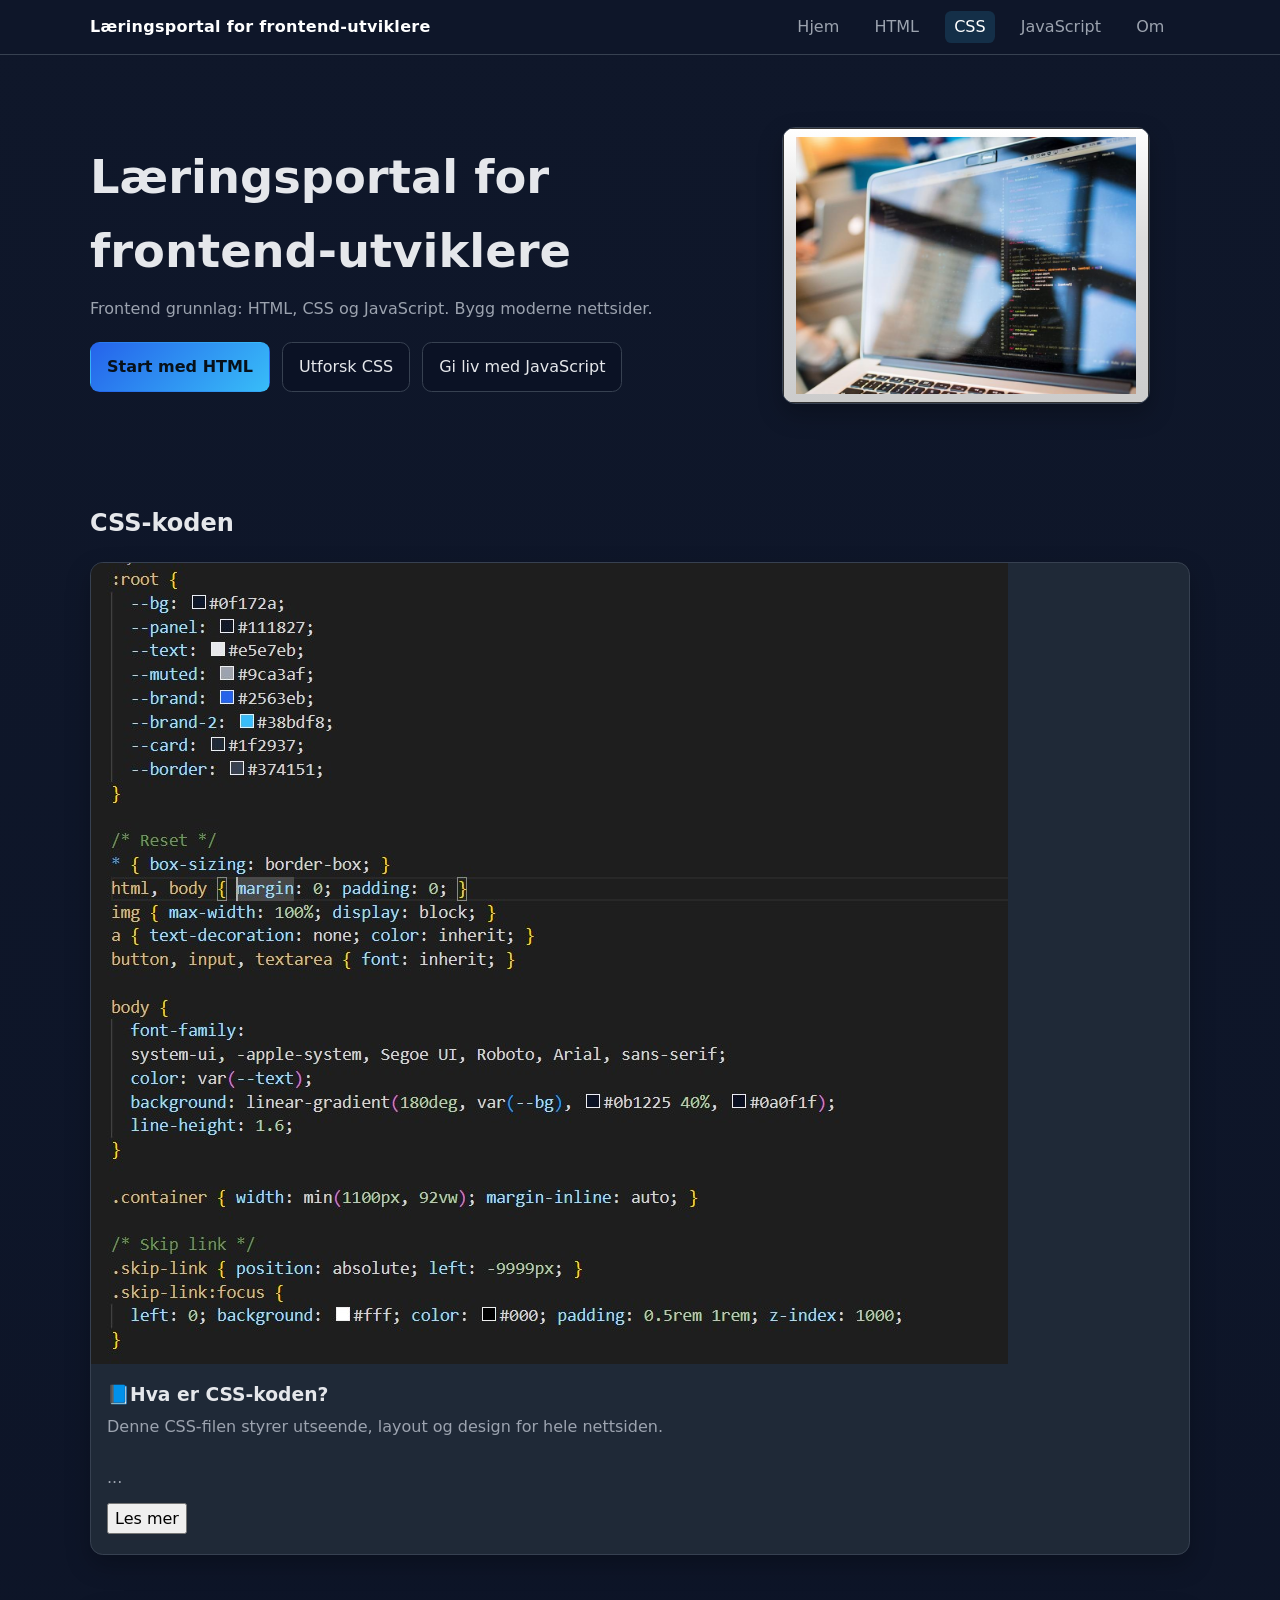
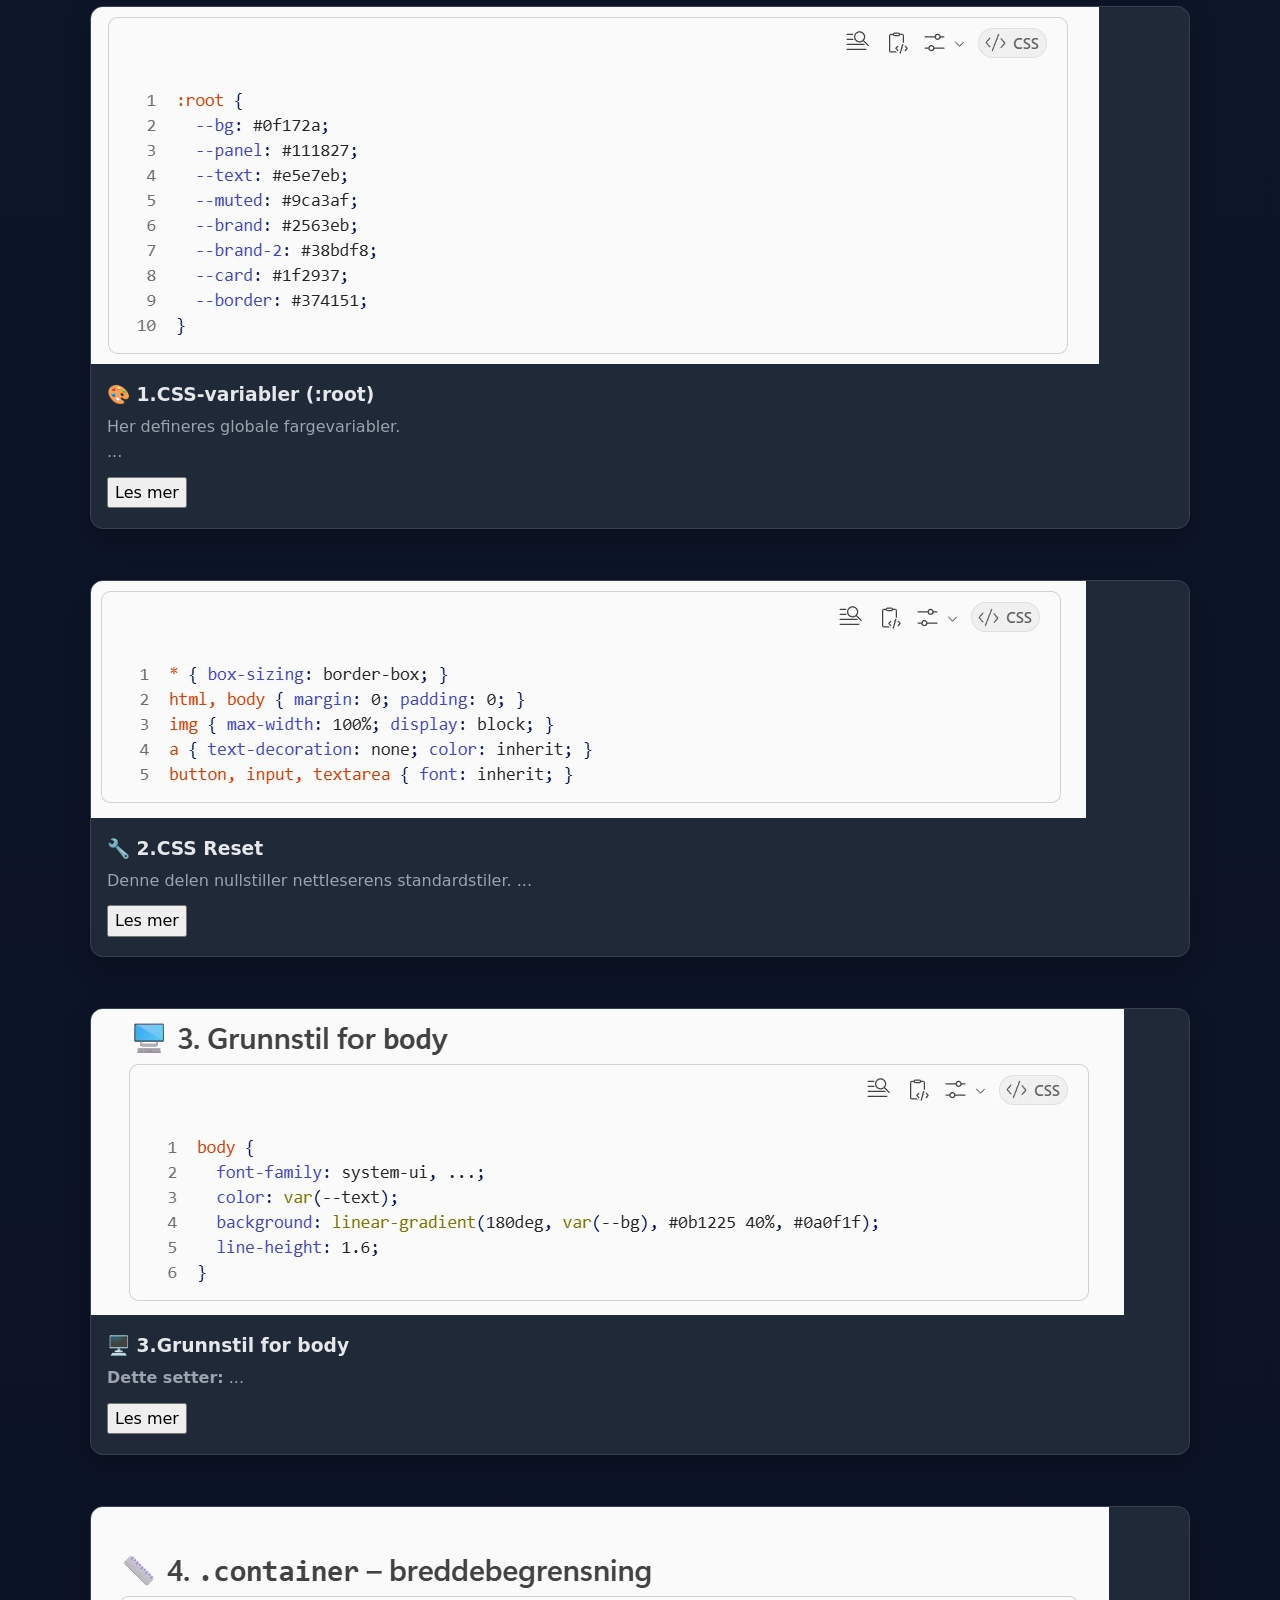
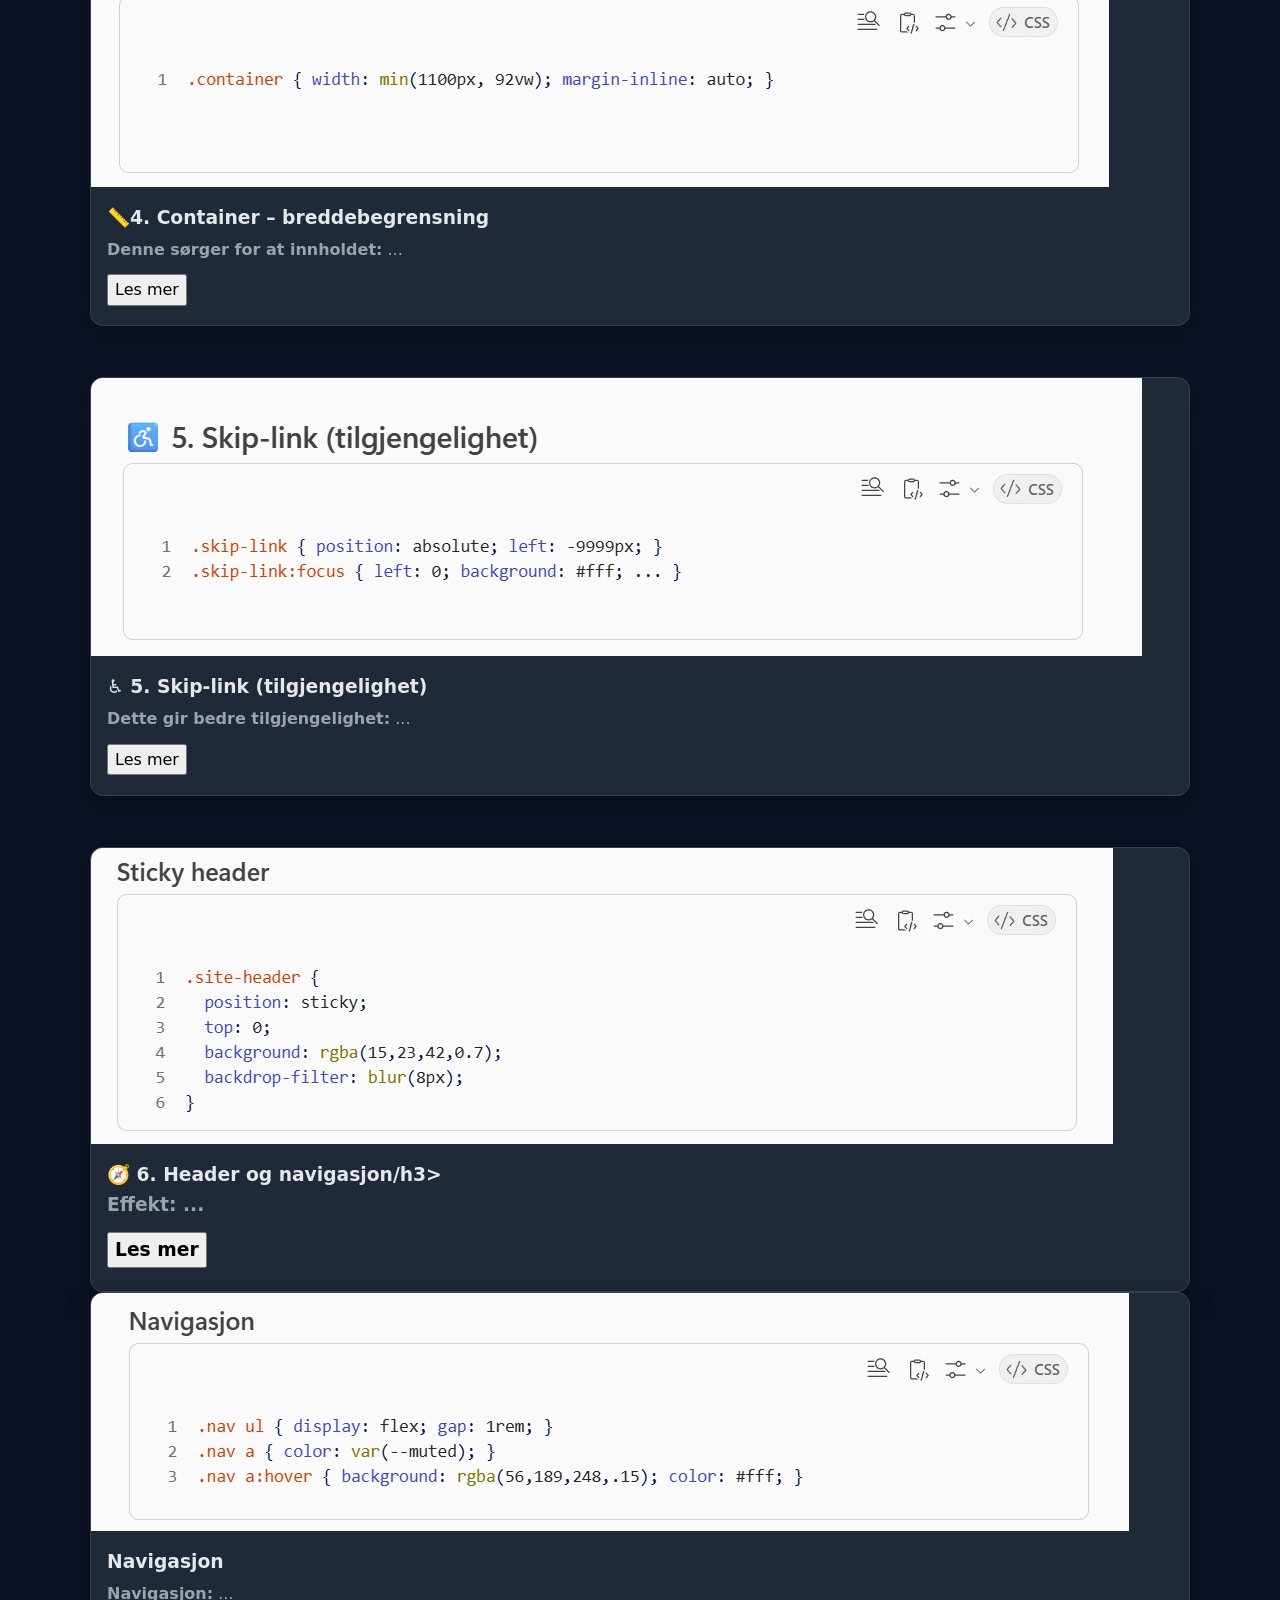
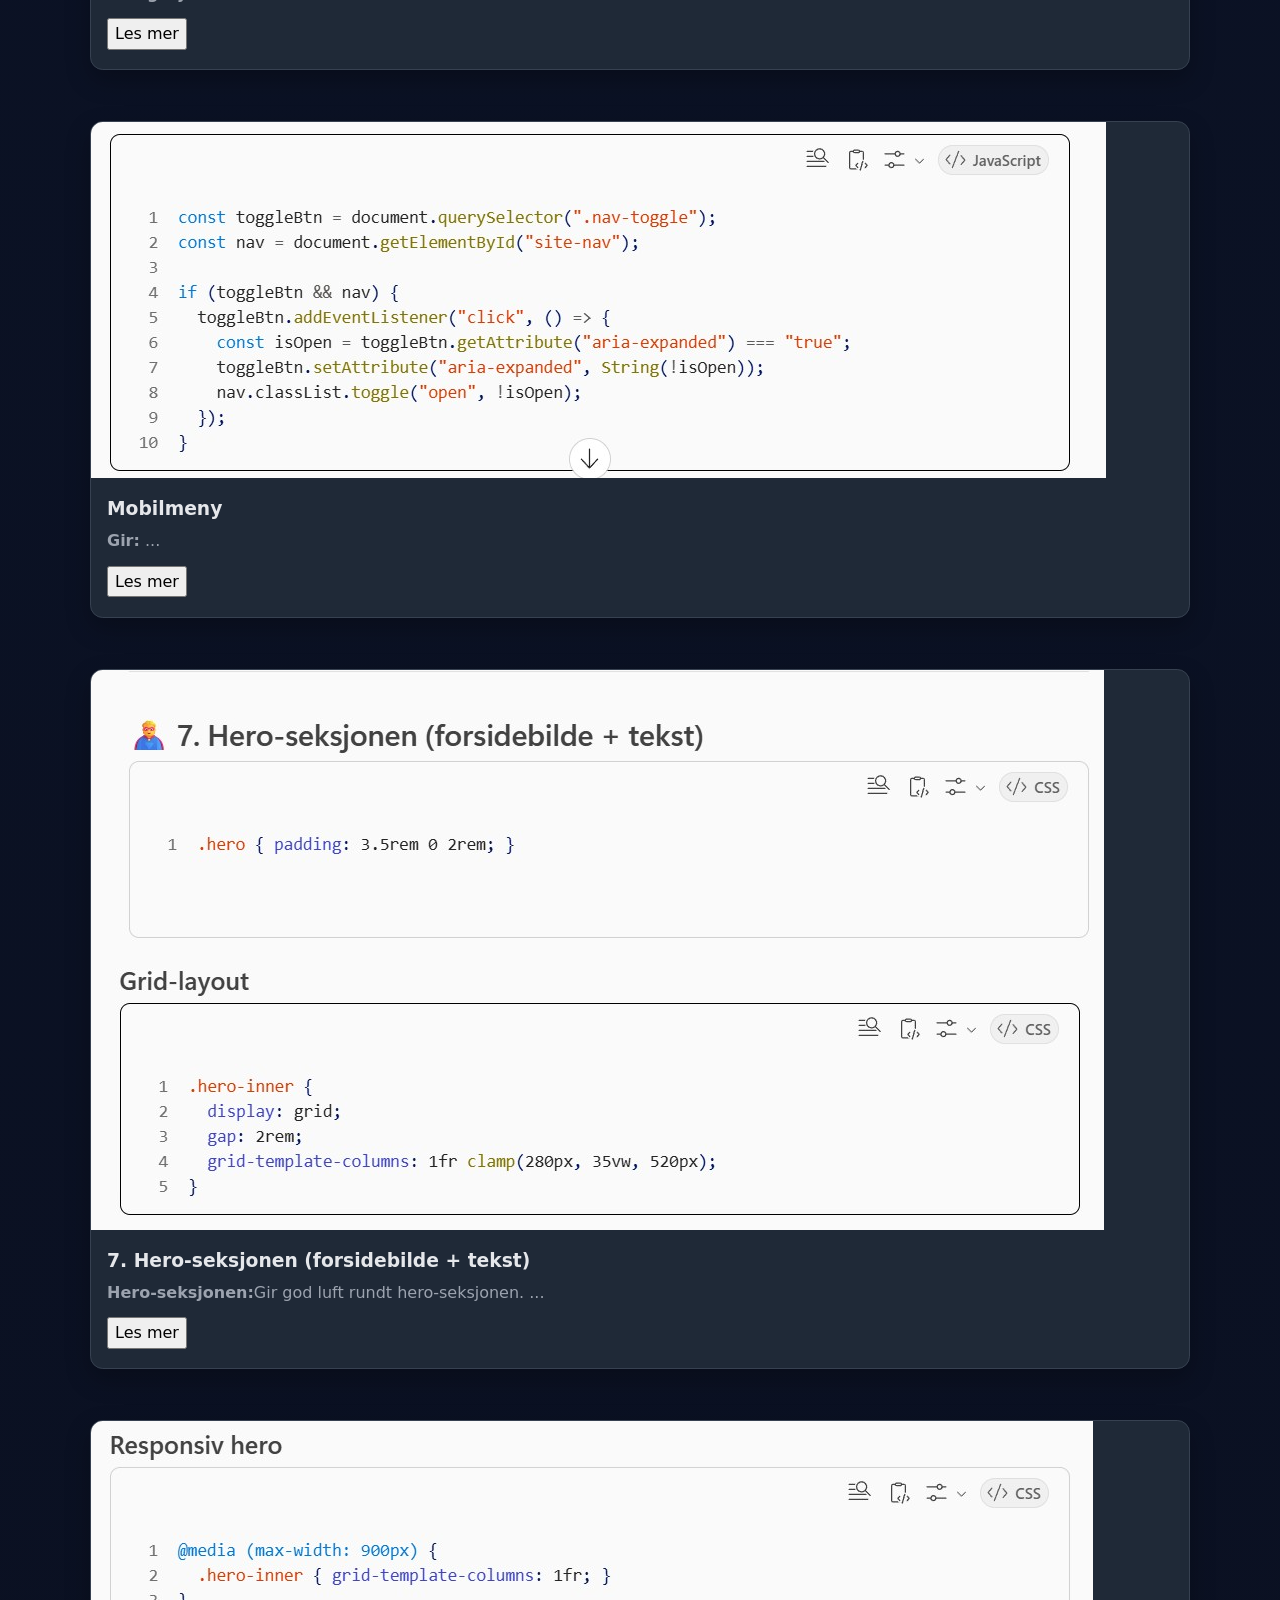
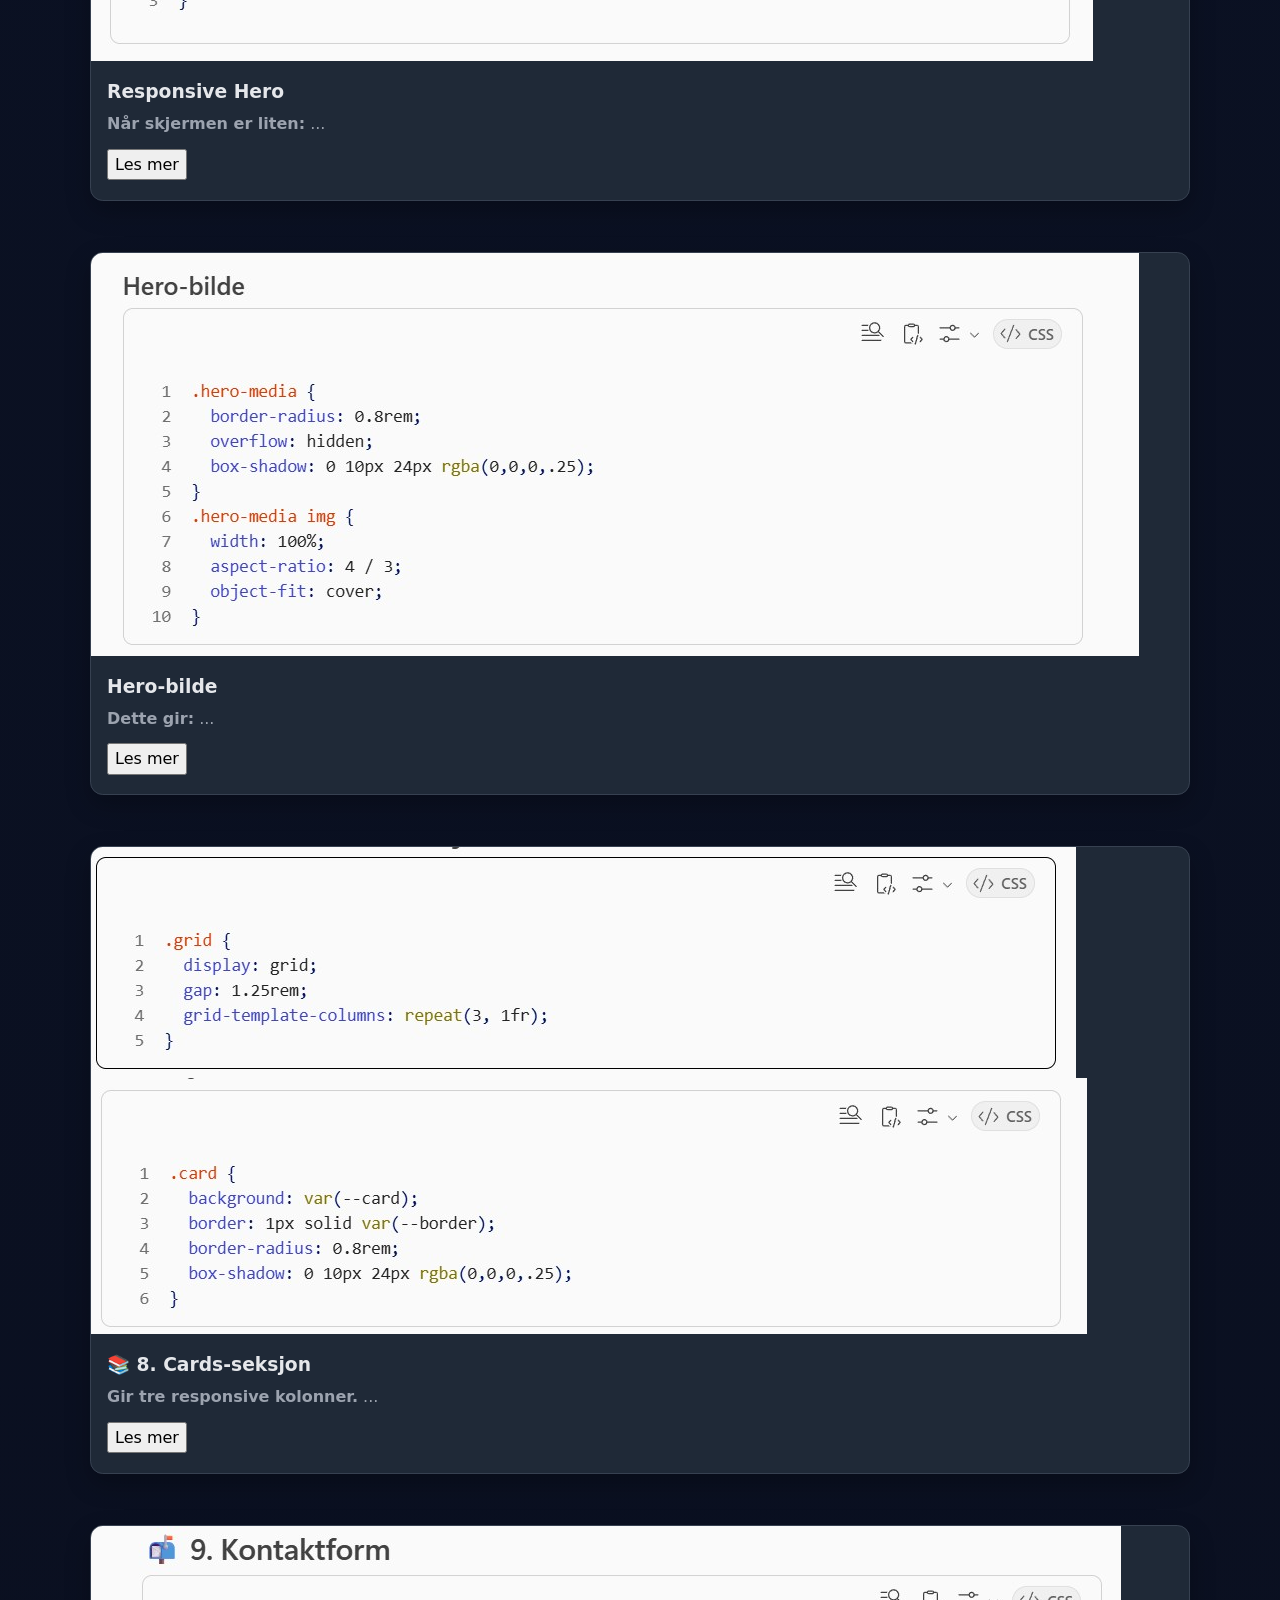
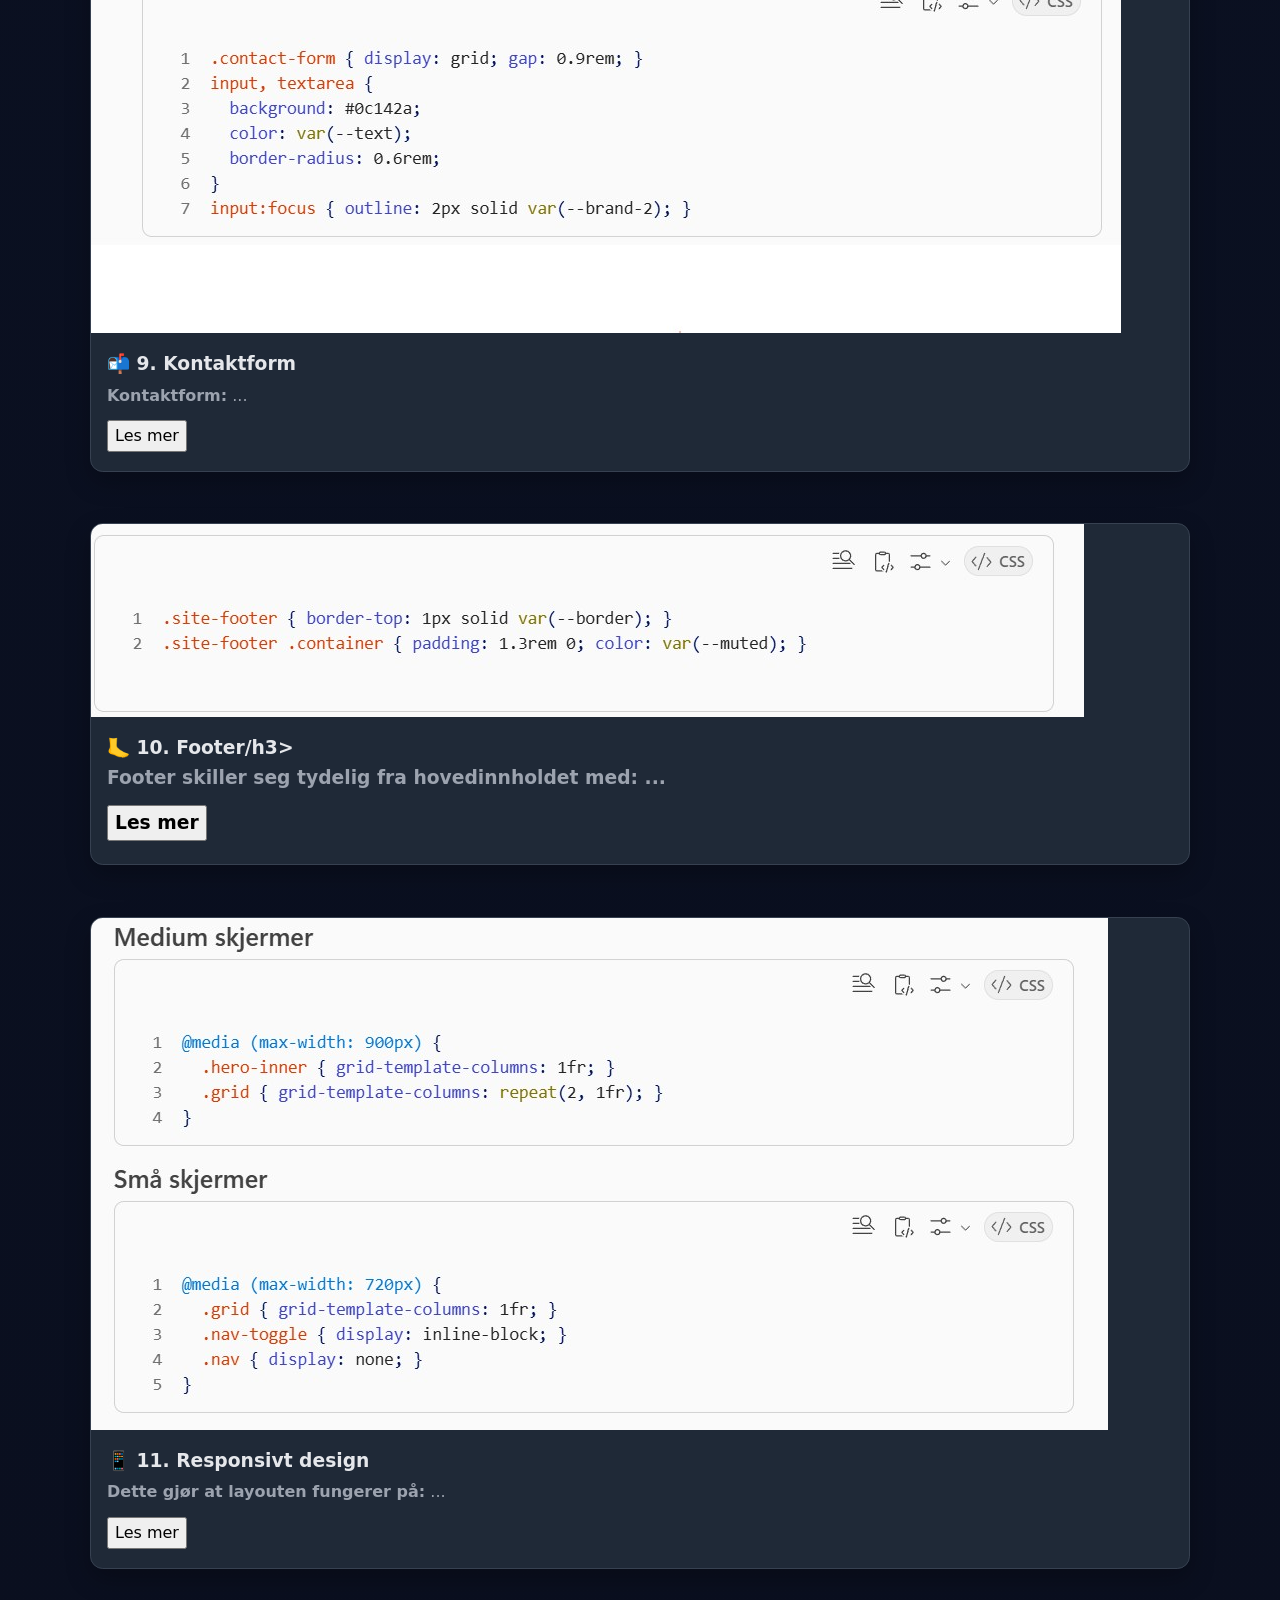
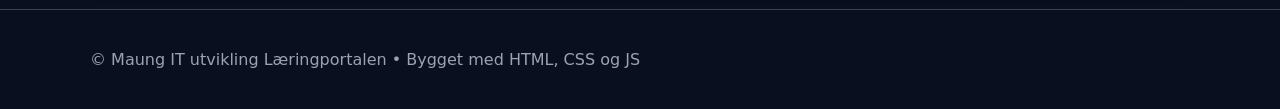
==== pages/css.html @ 7094c120 "Update css.html" ====
<!doctype html>
<html lang="en">
  <head>
    <meta charset="UTF-8" />
    <meta name="viewport" content="width=device-width, initial-scale=1.0" />
    <title>IT utvikling - CSS</title>
    <link rel="icon" type="image/favi-icon" href="../images/favicon.ico">


    
    <!-- Basic SEO/Open Graph -->
    <meta name="description" content="Læringsportal for frontend-utviklere. Lær grunnleggende ferdigheter innen frontend og mer." />
  <meta property="og:title" content="Læringsportal for frontend-utviklere" />
  <meta property="og:description" content="Læringsportal for frontend-utviklere" />
  <meta property="og:type" content="website" />
  <meta property="og:locale" content="nb_NO" />

    <link rel="stylesheet" href="../css/style.css" />
  </head>
  <body>
    <a class="skip-link" href="#main">Hopp til hovedinnhold</a>

    <header class="site-header">
      <div class="container header-inner">
        <a class="brand" href="index.html">Læringsportal for frontend-utviklere</a>

        <button
          class="nav-toggle"
          aria-expanded="false"
          aria-controls="site-nav"
          aria-label="Meny"
        >
          ☰
        </button>

        <nav id="site-nav" class="nav">
          <ul>
      <li><a href="pages/index.html">Hjem</a></li>
            <li><a href="pages/html.html">HTML</a></li>
            <li><a href="pages/css.html" aria-current="page">CSS</a></li>
            <li><a href="pages/java.html">JavaScript</a></li>
            <li><a href="pages/om.html">Om</a></li>
          </ul>
        </nav>
      </div>
    </header>

    <section class="hero">
      <div class="container hero-inner">
        <div class="hero-copy">
          <h1>Læringsportal for frontend-utviklere</h1>
          <p>
            Frontend grunnlag: HTML, CSS og JavaScript. Bygg moderne nettsider.
          </p>

          <div class="hero-cta">
              <a class="btn primary" href="html.html">Start med HTML</a>
          <a class="btn" href="css.html">Utforsk CSS</a>
          <a class="btn" href="java.html">Gi liv med JavaScript</a>
          </div>
        </div>

        <figure class="hero-media">
          <img
            src="../images/utvikling.jpg"
            alt="Illustrasjon av webutvikling"
          />
        </figure>
      </div>
    </section>

    <main id="main">
      <section class="courses container">
        <h2>CSS‑koden</h2>

        <!-- CSS-->
        <article class="card">
          <img src="../images/CSS.jpg" alt="css" />

          <div class="card-body">
            <h3>📘Hva er CSS‑koden?</h3>

            <p>
              Denne CSS‑filen styrer utseende, layout og design for hele nettsiden. <br> 
              
              <br />
              <span class="dots">...</span>
              <span class="more-text hidden">
                Den er delt inn i logiske seksjoner for variabler, reset, layout, header, hero‑seksjon, kort (cards), skjema, footer og responsiv design. 
              </span>
            </p>

            <button class="read-more-btn" aria-expanded="false">Les mer</button>
          </div>
        </article>
        <br><br>

        <!-- CSS‑variabler (:root) -->
        <article class="card">
          <img
            src="../images/root.jpg"
            alt="root"
          />

          <div class="card-body">
            <h3>🎨 1.CSS‑variabler (:root)</h3>

            <p>
            Her defineres globale fargevariabler. <br>


              <span class="dots">...</span>

              <span class="more-text hidden-text">
               <strong>Fordeler:</strong>  <br>

enklere vedlikehold (endrer du én verdi → oppdateres alle steder) <br>
konsistent design <br>
enklere å lese koden <br>

<strong>Eksempel: </strong><br>
var(--brand) brukes som hovedfarge for knapper og lenker. <br>
              </span>
            </p>

            <button class="read-more-btn" aria-expanded="false">Les mer</button>
          </div>
        </article>
<br><br>

        <!-- Reset-->
        <article class="card">
          <img src="../images/reset.jpg" alt="reset" />

          <div class="card-body">
            <h3>🔧 2.CSS Reset</h3>

            <p>
             
                Denne delen nullstiller nettleserens standardstiler.
             

              <span class="dots">...</span>

              <span class="more-text hidden-text">
               <strong>Formål:</strong>

sikre lik oppførsel i alle nettlesere <br>
hindre uønsket margin/padding <br>
gjøre layout mer forutsigbart <br>
              </span>
            </p>

            <button class="read-more-btn" aria-expanded="false">Les mer</button>
          </div>
        </article>
       <br><br>

        <!-- Grunnstil for body -->
        <article class="card">
          <img
            src="../images/body.jpg"
            alt="body"
          />

          <div class="card-body">
            <h3>🖥️ 3.Grunnstil for body</h3>

            <p>
             <strong>Dette setter:</strong> 

              <span class="dots">...</span>

              <span class="more-text hidden-text">
                <br /><br />
                moderne systemfont for bedre lesbarhet <br>
hvit tekst mot mørk bakgrunn <br>
gradient bakgrunn som gir et profesjonelt preg <br>
linjeavstand for bedre lesing <br>
            </p>

            <button class="read-more-btn" aria-expanded="false">Les mer</button>
          </div>
        </article>
<br><br>

        <!-- Container -->
        <article class="card">
          <img
            src="../images/container.jpg"
            alt="Container"
          />

          <div class="card-body">
            <h3>📏4. Container – breddebegrensning</h3>

            <p>
             <strong>Denne sørger for at innholdet:</strong> 

              <span class="dots">...</span>

              <span class="more-text hidden-text">
                <br /><br />
            aldri blir bredere enn 1100px <br>
har marg på begge sider <br>
er sentrert <br>
            </p>

            <button class="read-more-btn" aria-expanded="false">Les mer</button>
          </div>
        </article>

<br><br>


        <!-- ----------Skip‑link----------->
        <article class="card">
          <img
            src="../images/skip link.jpg"
            alt="body"
          />

          <div class="card-body">
            <h3>♿ 5. Skip‑link (tilgjengelighet)</h3>

            <p>
             <strong>Dette gir bedre tilgjengelighet:</strong> 

              <span class="dots">...</span>

              <span class="more-text hidden-text">
                <br /><br />
               skjermlesere og tastaturnavigasjon kan hoppe rett til innholdet <br>
vises kun når brukeren trykker Tab <br>
            </p>

            <button class="read-more-btn" aria-expanded="false">Les mer</button>
          </div>
        </article>
<br><br>


        <!-- Header og navigasjon -->
        <article class="card">
          <img
            src="../images/Sticky header.jpg"
            alt="sticky header"
          />

          <div class="card-body">
            <h3>🧭 6. Header og navigasjon/h3>

            <p>
             <strong>Effekt:</strong> 

              <span class="dots">...</span>

              <span class="more-text hidden-text">
                <br /><br />
headeren følger med når man scroller <br>
semi‑transparent med «glass‑effekt» <br>
            </p>

            <button class="read-more-btn" aria-expanded="false">Les mer</button>
          </div>
        </article>


        <!-- Navigasjon -->
        <article class="card">
          <img
            src="../images/Navigasjon.jpg"
            alt="navigasjon"
          />

          <div class="card-body">
            <h3>Navigasjon</h3>

            <p>
             <strong>Navigasjon:</strong> 

              <span class="dots">...</span>

              <span class="more-text hidden-text">
                <br /><br />
                menyer ligger horisontalt <br>
hover‑effekt <br>
aktuell side markeres med aria-current="page" <br>
            </p>

            <button class="read-more-btn" aria-expanded="false">Les mer</button>
          </div>
        </article>
<br><br>


<!-- Mobilmeny -->
        <article class="card">
          <img
            src="../images/mobile menu.jpg"
            alt="mobilemeny"
          />

          <div class="card-body">
            <h3>Mobilmeny</h3>

            <p>
             <strong>Gir:</strong>

              <span class="dots">...</span>

              <span class="more-text hidden-text">
                <br /><br />
             hamburger‑meny på mobil <br>
meny åpnes/lukkes med JavaScript <br>
            </p>

            <button class="read-more-btn" aria-expanded="false">Les mer</button>
          </div>
        </article>
<br><br>

        <!-- hero & grid layout -->
        <article class="card">
          <img
            src="../images/hero css.jpg"
            alt="hero css"
          />
            <img
            src="../images/grid layout.jpg"
            alt="grid layout"
          />

          <div class="card-body">
            <h3>7. Hero‑seksjonen (forsidebilde + tekst)</h3>

            <p>
              <strong>Hero‑seksjonen:</strong>Gir god luft rundt hero‑seksjonen.

              <span class="dots">...</span>

              <span class="more-text hidden-text">
                <br /><br />
             
             <strong>Grid-layout:</strong> <strong>venstre: </strong> tekst <br>
høyre: </strong>bilde <br>
høyre kolonne har fleksibel bredde (fra 280px til 520px) <br>
            </p>

            <button class="read-more-btn" aria-expanded="false">Les mer</button>
          </div>
        </article>

<br><br>

        <!--Responsiv hero  -->
        <article class="card">
          <img
            src="../images/responsiv hero.jpg"
            alt="responsiv"
          />

          <div class="card-body">
            <h3>Responsive Hero</h3>

            <p>
             <strong>Når skjermen er liten:</strong>

              <span class="dots">...</span>

              <span class="more-text hidden-text">
                <br /><br />
          bildedelen havner under teksten <br>
alt blir midtstilte kolonner <br>
            </p>

            <button class="read-more-btn" aria-expanded="false">Les mer</button>
          </div>
        </article>

<br><br>




        <!-- Hero-bilde -->
        <article class="card">
          <img
            src="../images/hero bilder.jpg"
            alt="hero-bilde"
          />

          <div class="card-body">
            <h3>Hero-bilde</h3>

            <p>
             <strong>Dette gir:</strong>

              <span class="dots">...</span>

              <span class="more-text hidden-text">
                <br /><br />
            myke avrundede hjørner <br>
moderne skygge <br>
bilde som holder samme proporsjoner på alle sider <br>
ingen forvrenging 
            </p>

            <button class="read-more-btn" aria-expanded="false">Les mer</button>
          </div>
        </article>
<br><br>


        <!--  Cards‑seksjon -->
        <article class="card">
          <img
            src="../images/card seksjon.jpg"
            alt="card seksjon"
          />
 
            <img
            src="../images/card design.jpg"
            alt="card design"
          />

          <div class="card-body">
            <h3>📚 8. Cards‑seksjon</h3>

            <p>
             <strong>Gir tre responsive kolonner.</strong>

              <span class="dots">...</span>

              <span class="more-text hidden-text">
                <br /><br />
             moderne kortdesign <br>
skygge for dybde <br>
mørkt panel med kontrast mot tekst <br>
            </p>

            <button class="read-more-btn" aria-expanded="false">Les mer</button>
          </div>
        </article>
<br><br>


        <!--  -->
        <article class="card">
          <img
            src="../images/kontakt.jpg"
            alt="kontakt form"
          />

          <div class="card-body">
            <h3>📬 9. Kontaktform</h3>

            <p>
             <strong>Kontaktform:</strong>

              <span class="dots">...</span>

              <span class="more-text hidden-text">
                <br /><br />
            bruker grid‑layout <br>
mørk bakgrunn + lys tekst <br>
blå outline for tilgjengelig fokus <br>
            </p>

            <button class="read-more-btn" aria-expanded="false">Les mer</button>
          </div>
        </article>
<br><br>


        <!-- Footer css-->
        <article class="card">
          <img
            src="../images/footer css.jpg"
            alt="footer css"
          />

          <div class="card-body">
            <h3>🦶 10. Footer/h3>

            <p>
         <strong>Footer skiller seg tydelig fra hovedinnholdet med:</strong>

              <span class="dots">...</span>

              <span class="more-text hidden-text">
                <br /><br />
             topp-border <br>
grå tekst <br>
godt med luft <br>
            </p>

            <button class="read-more-btn" aria-expanded="false">Les mer</button>
          </div>
        </article>

        <br><br>


        <!--  Responsivt design -->
        <article class="card">
          <img
            src="../images/skjermer.jpg"
            alt="responsivt design"
          />

          <div class="card-body">
            <h3>📱 11. Responsivt design</h3>

            <p>
             <strong>Dette gjør at layouten fungerer på:</strong>

              <span class="dots">...</span>

              <span class="more-text hidden-text">
                <br /><br />
             PC <br>
nettbrett <br>
mobil  <br>
            </p>

            <button class="read-more-btn" aria-expanded="false">Les mer</button>
          </div>
        </article>

      </section>
    </main>

    <footer class="site-footer">
      <div class="container">
        <p>
          &copy; <span id="year"></span> Maung IT utvikling Læringportalen •
          Bygget med HTML, CSS og JS
        </p>
      </div>
    </footer>
    <script src="../js/script.js"></script>
  </body>
</html>
---- css/style.css ----
:root {
  --bg: #0f172a;
  --panel: #111827;
  --text: #e5e7eb;
  --muted: #9ca3af;
  --brand: #2563eb;
  --brand-2: #38bdf8;
  --card: #1f2937;
  --border: #374151;
}

/* Reset */
* { box-sizing: border-box; }
html, body { margin: 0; padding: 0; }
img { max-width: 100%; display: block; }
a { text-decoration: none; color: inherit; }
button, input, textarea { font: inherit; }

body {
  font-family:
  system-ui, -apple-system, Segoe UI, Roboto, Arial, sans-serif;
  color: var(--text);
  background: linear-gradient(180deg, var(--bg), #0b1225 40%, #0a0f1f);
  line-height: 1.6;
}

.container { width: min(1100px, 92vw); margin-inline: auto; }

/* Skip link */
.skip-link { position: absolute; left: -9999px; }
.skip-link:focus {
  left: 0; background: #fff; color: #000; padding: 0.5rem 1rem; z-index: 1000;
}

/* Header */
.site-header {
  position: sticky; top: 0; z-index: 50;
  background: rgba(15, 23, 42, 0.7);
  backdrop-filter: blur(8px);
  border-bottom: 1px solid var(--border);
}
.header-inner {
  display: grid; grid-template-columns: 1fr auto auto;
  align-items: center; gap: 1rem; padding: 0.9rem 0;
}
.brand { font-weight: 700; letter-spacing: 0.3px; color: #fff; }
.nav-toggle {
  display: none; background: transparent; border: 1px solid var(--border);
  border-radius: 0.5rem; padding: 0.35rem 0.6rem; cursor: pointer; color: var(--text);
}
.nav ul { display: flex; gap: 1rem; list-style: none; margin: 0; padding: 0; }
.nav a { color: var(--muted); padding: 0.4rem 0.6rem; border-radius: 0.4rem; }
.nav a:hover, .nav a[aria-current="page"] {
  color: #fff; background: rgba(56, 189, 248, 0.15);
}

#more { display: none; }
.hidden { display: none; }

/* Hero */
.hero { padding: 3.5rem 0 2rem; }

.hero-inner {
  display: grid;
  gap: 2rem;
  /* unified with resume.css */
  grid-template-columns: 1fr clamp(280px, 35vw, 520px);
  align-items: center;
}

.hero-media img {
  width: 100%;
  height: auto;
  aspect-ratio: 4 / 3;
  object-fit: cover;
}

.hero h1 { font-size: clamp(1.8rem, 3vw + 0.5rem, 3rem); margin: 0 0 0.5rem; }
.hero p { color: var(--muted); margin: 0 0 1.25rem; }

.hero-cta { display: flex; gap: 0.75rem; }

.btn {
  display: inline-block; padding: 0.7rem 1rem; border: 1px solid var(--border);
  border-radius: 0.6rem; background: #0b1225; color: #e5e7eb; transition: 0.2s ease;
}
.btn:hover { transform: translateY(-1px); border-color: var(--brand-2); }
.btn.primary {
  background: linear-gradient(135deg, var(--brand), var(--brand-2));
  border-color: transparent; color: #071019; font-weight: 700;
}
.btn.small { padding: 0.5rem 0.75rem; font-size: 0.95rem; }

.hero-media {
  border-radius: 0.8rem;
  overflow: hidden;
  border: 1px solid var(--border);
  box-shadow: 0 10px 24px rgba(0,0,0,.25);
}
.hero-media img {
  width: 100%;
  height: auto;
  aspect-ratio: 4 / 3;  /* consistent hero image shape */
  object-fit: cover;
  padding: 8px 12px;
  border: 1px solid #333;
  box-shadow: 8px 8xp 5px #444;
  background-image: linear-gradient(180deg, white, #dddddd 40%, #cccccc);
}

/* Courses */
.courses { padding: 2rem 0 2.5rem; }
.grid {
  display: grid; gap: 1.25rem; grid-template-columns: repeat(3, minmax(0, 1fr));
}
.card {
  background: var(--card); border: 1px solid var(--border); border-radius: 0.8rem;
  overflow: hidden; box-shadow: 0 10px 24px rgba(0, 0, 0, 0.25);
}
.card-body { padding: 1rem 1rem 1.2rem; }
.card h3 { margin: 0 0 0.25rem; }
.card p { color: var(--muted); margin: 0 0 0.75rem; }

/* Contact */
.contact { padding: 2.25rem 0 2.75rem; border-top: 1px solid var(--border); }
.contact-form { display: grid; gap: 0.9rem; max-width: 640px; }
.field { display: grid; gap: 0.35rem; }

input, textarea {
  background: #0c142a; color: var(--text); border: 1px solid var(--border);
  border-radius: 0.6rem; padding: 0.7rem 0.8rem;
}
input:focus, textarea:focus { outline: 2px solid var(--brand-2); outline-offset: 2px; }

/* Footer */
.site-footer { border-top: 1px solid var(--border); }
.site-footer .container { padding: 1.3rem 0; color: var(--muted); }

/* Responsive */
@media (max-width: 900px) {
  .hero-inner { grid-template-columns: 1fr; }
  .grid { grid-template-columns: repeat(2, 1fr); }
}
@media (max-width: 720px) {
  .grid { grid-template-columns: 1fr; }
  .nav-toggle { display: inline-block; }
  .nav { display: none; }
  .nav.open { display: block; }
  .nav ul { flex-direction: column; gap: 0.5rem; padding: 0.5rem 0; }
}

/* Screen reader only */
.sr-only {
  position: absolute !important; width: 1px; height: 1px; padding: 0; margin: -1px;
  overflow: hidden; clip: rect(0, 0, 0, 0); white-space: nowrap; border: 0;
}


.text {
  text-align: center;
}
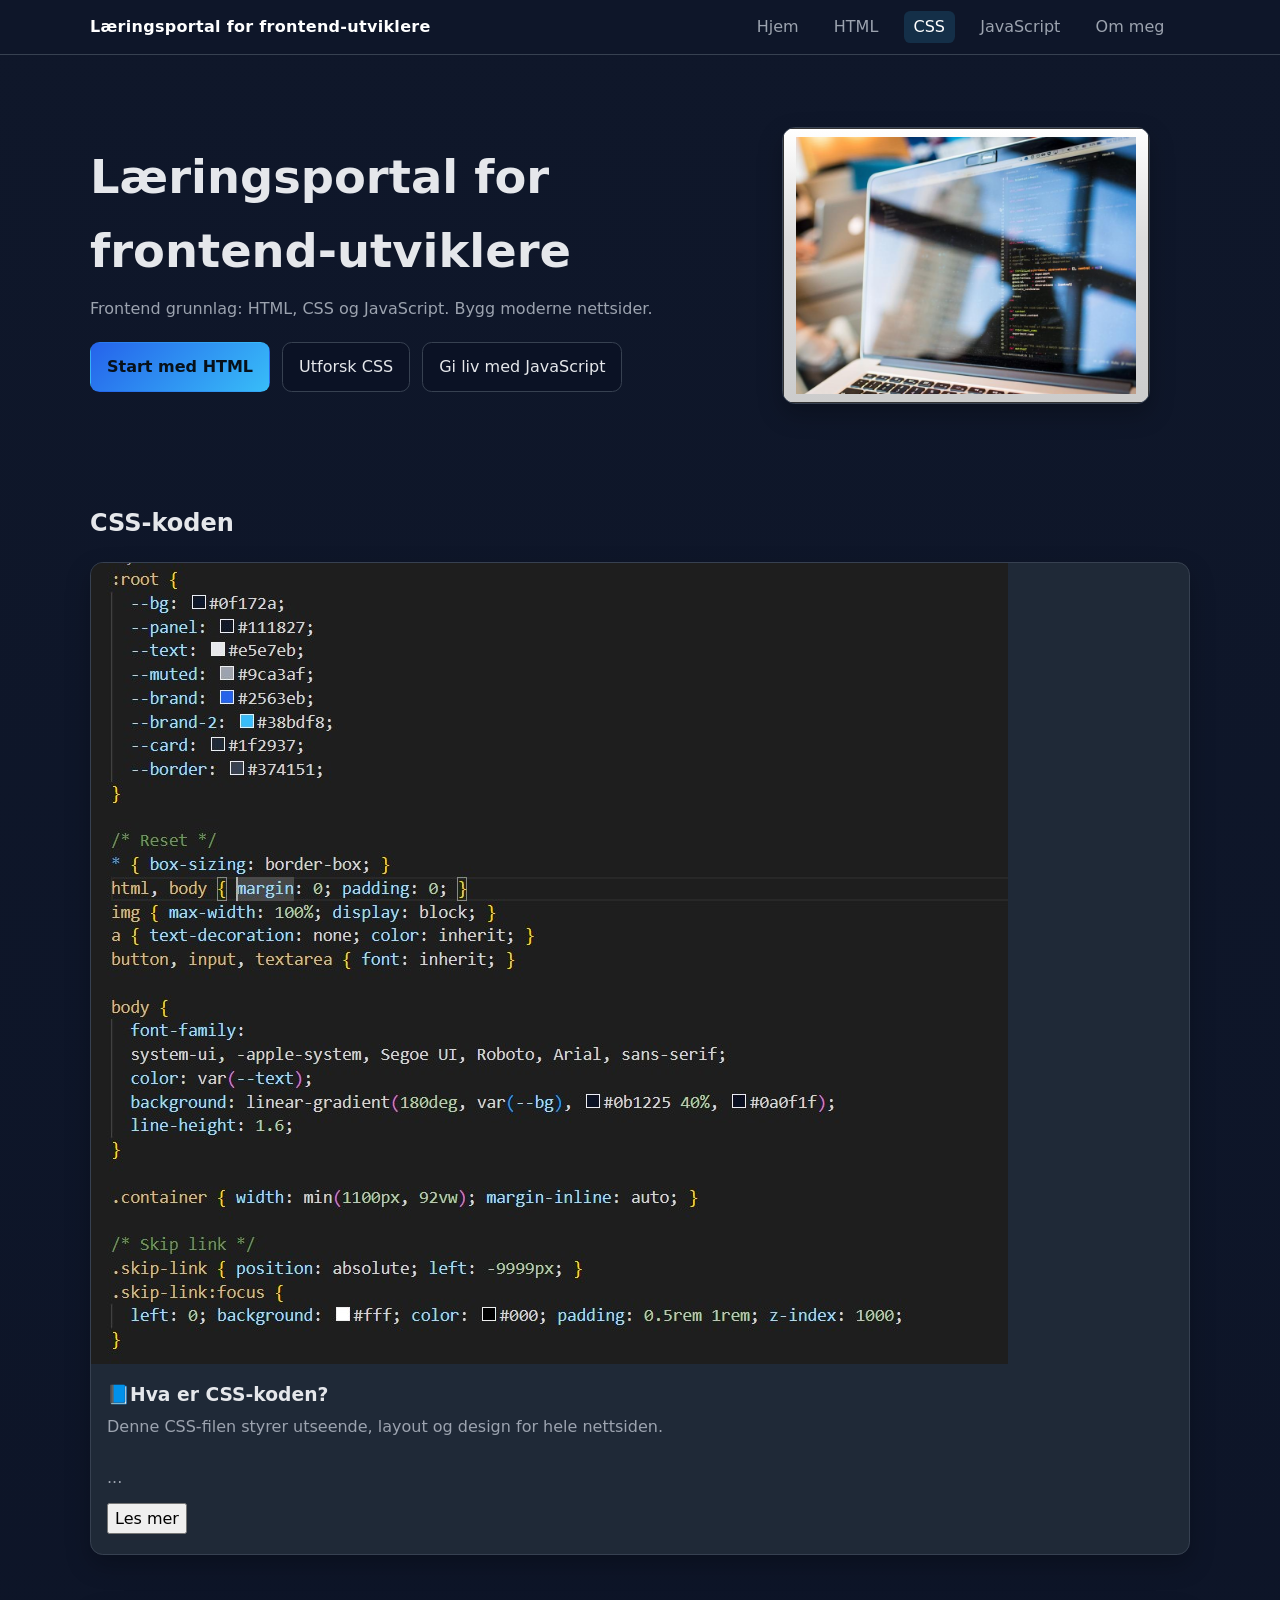
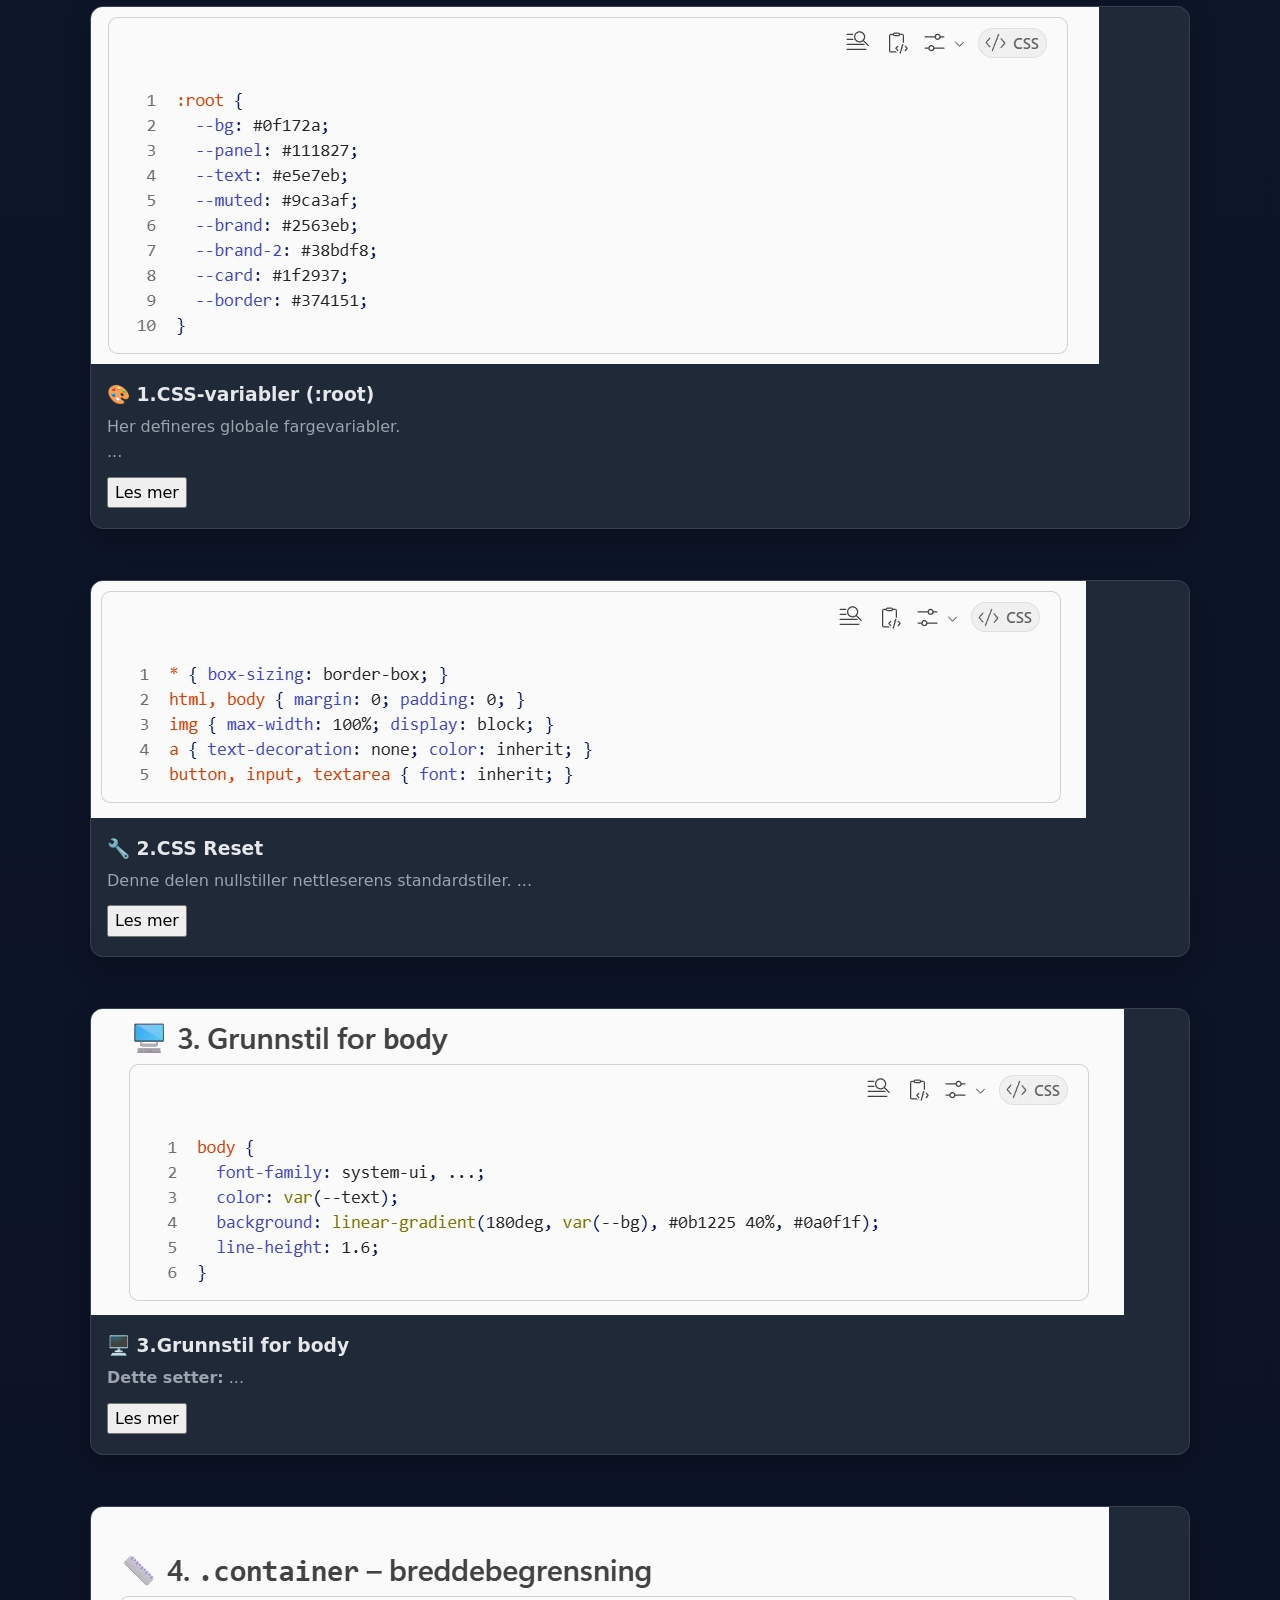
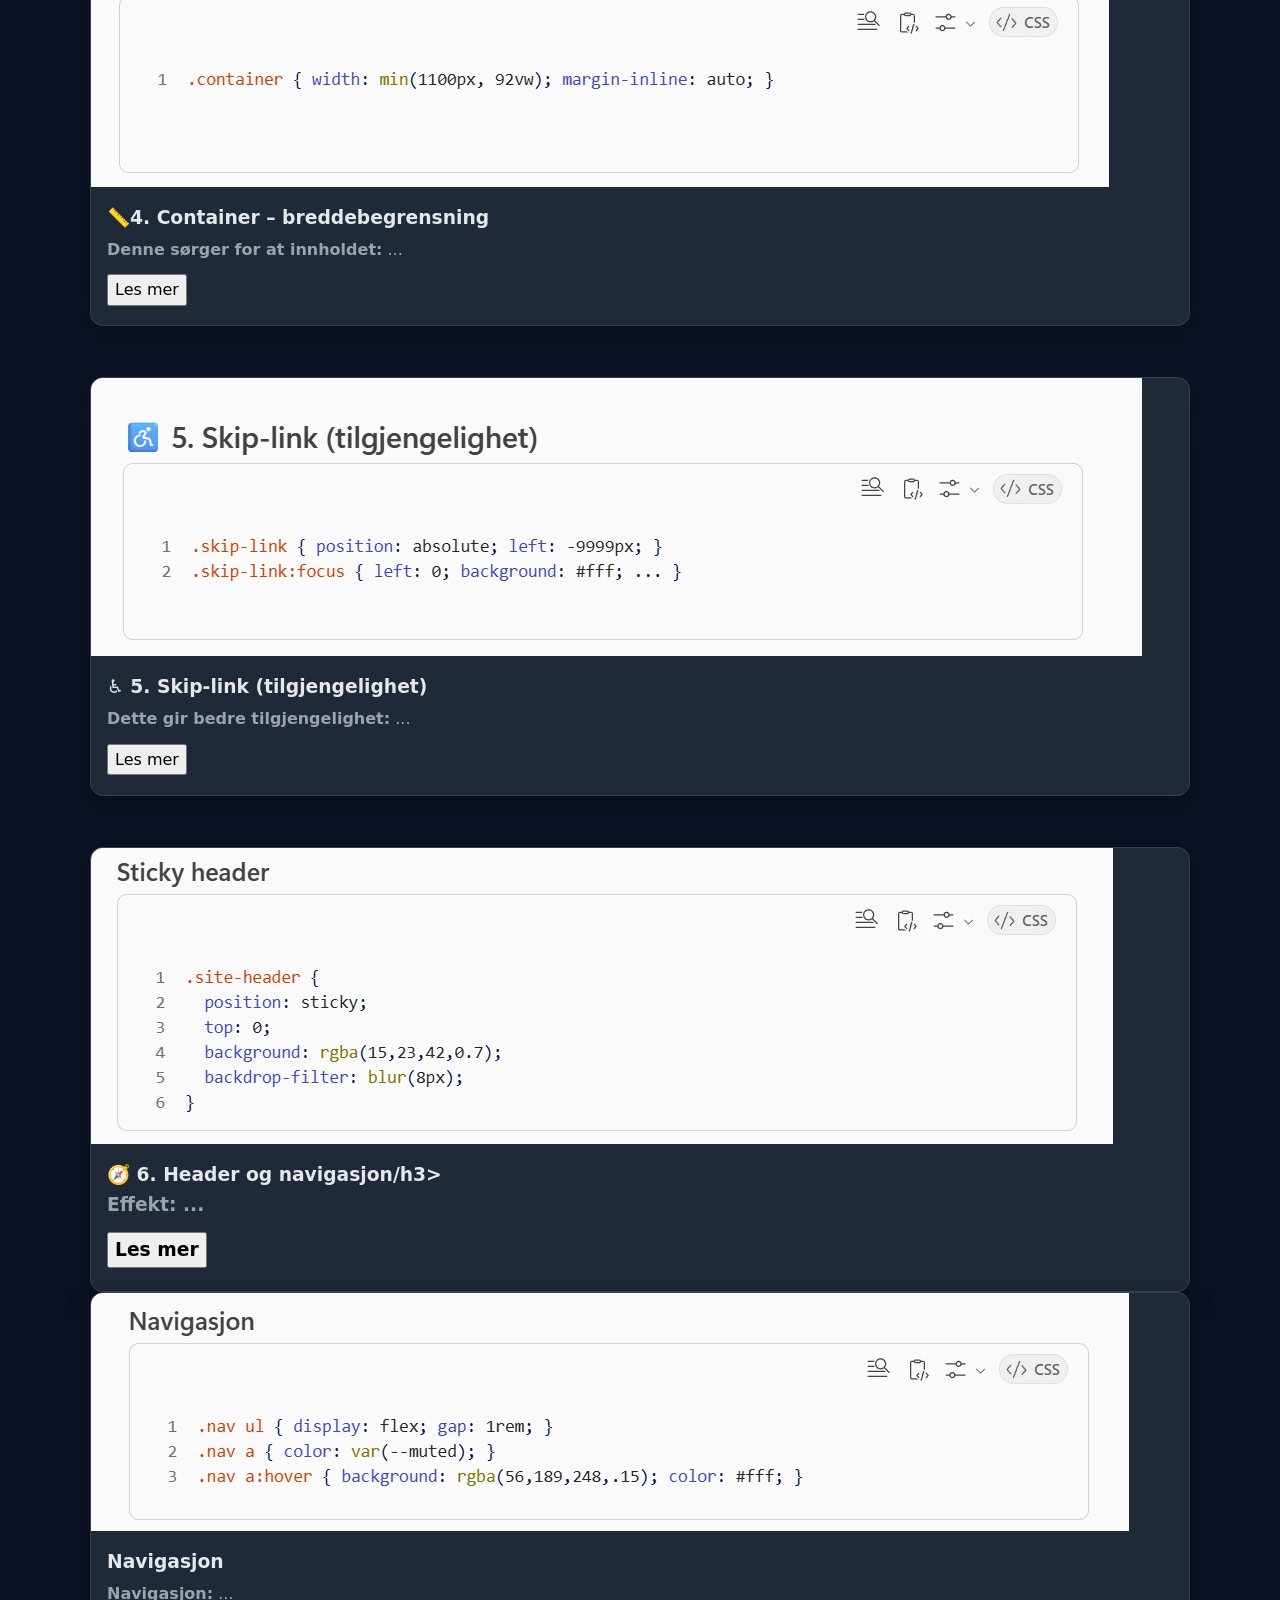
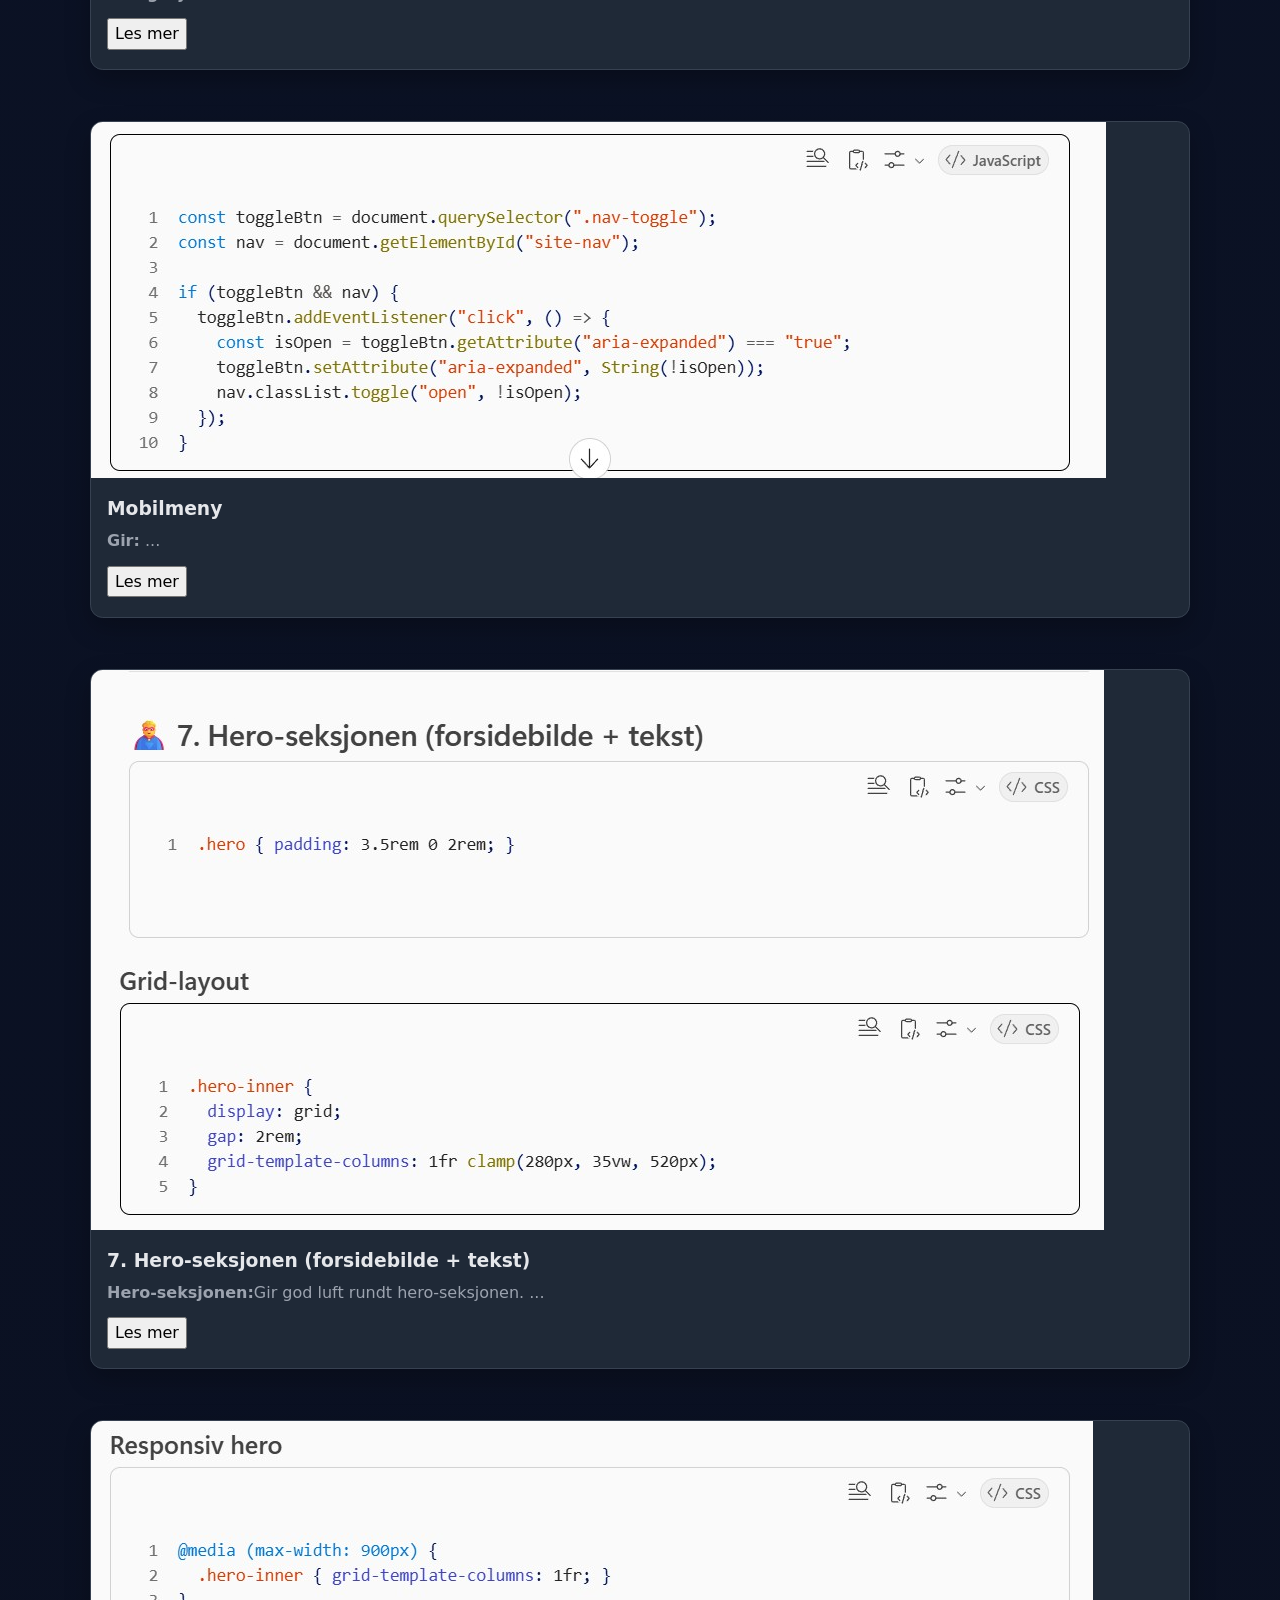
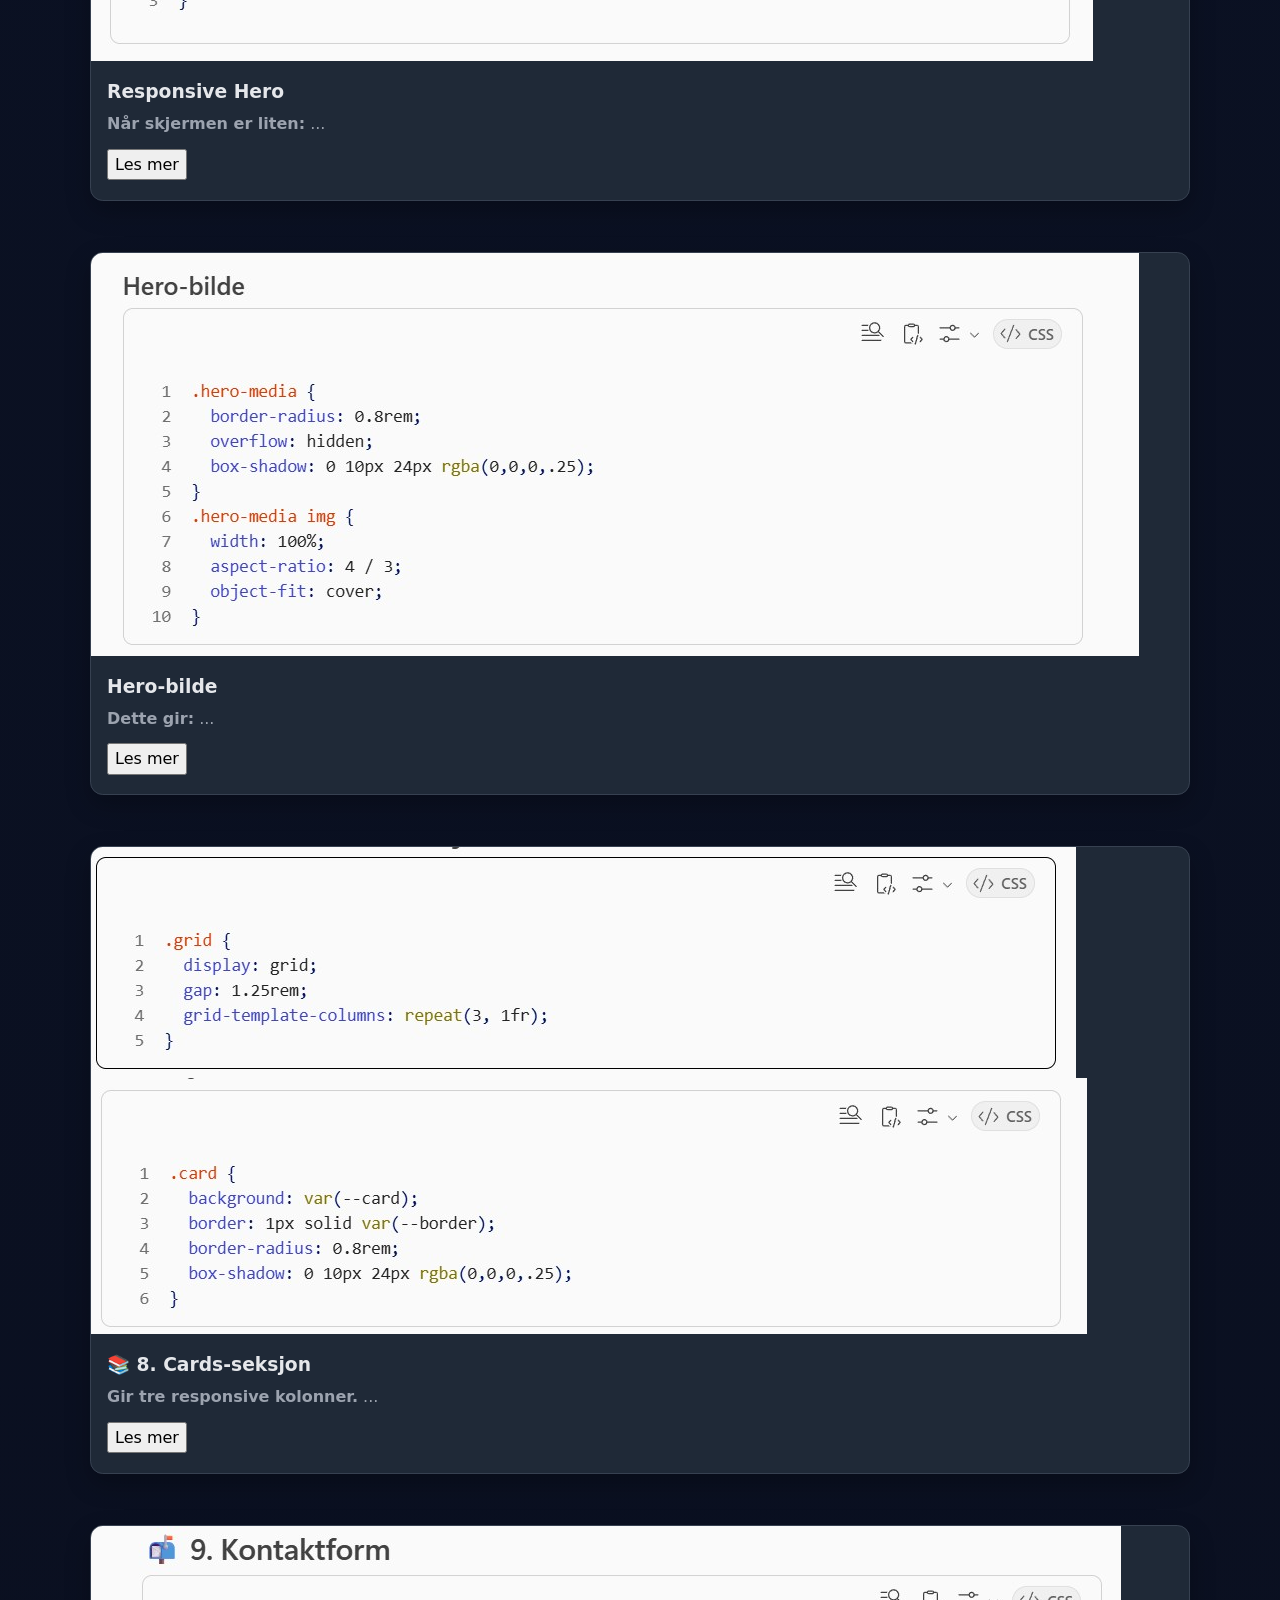
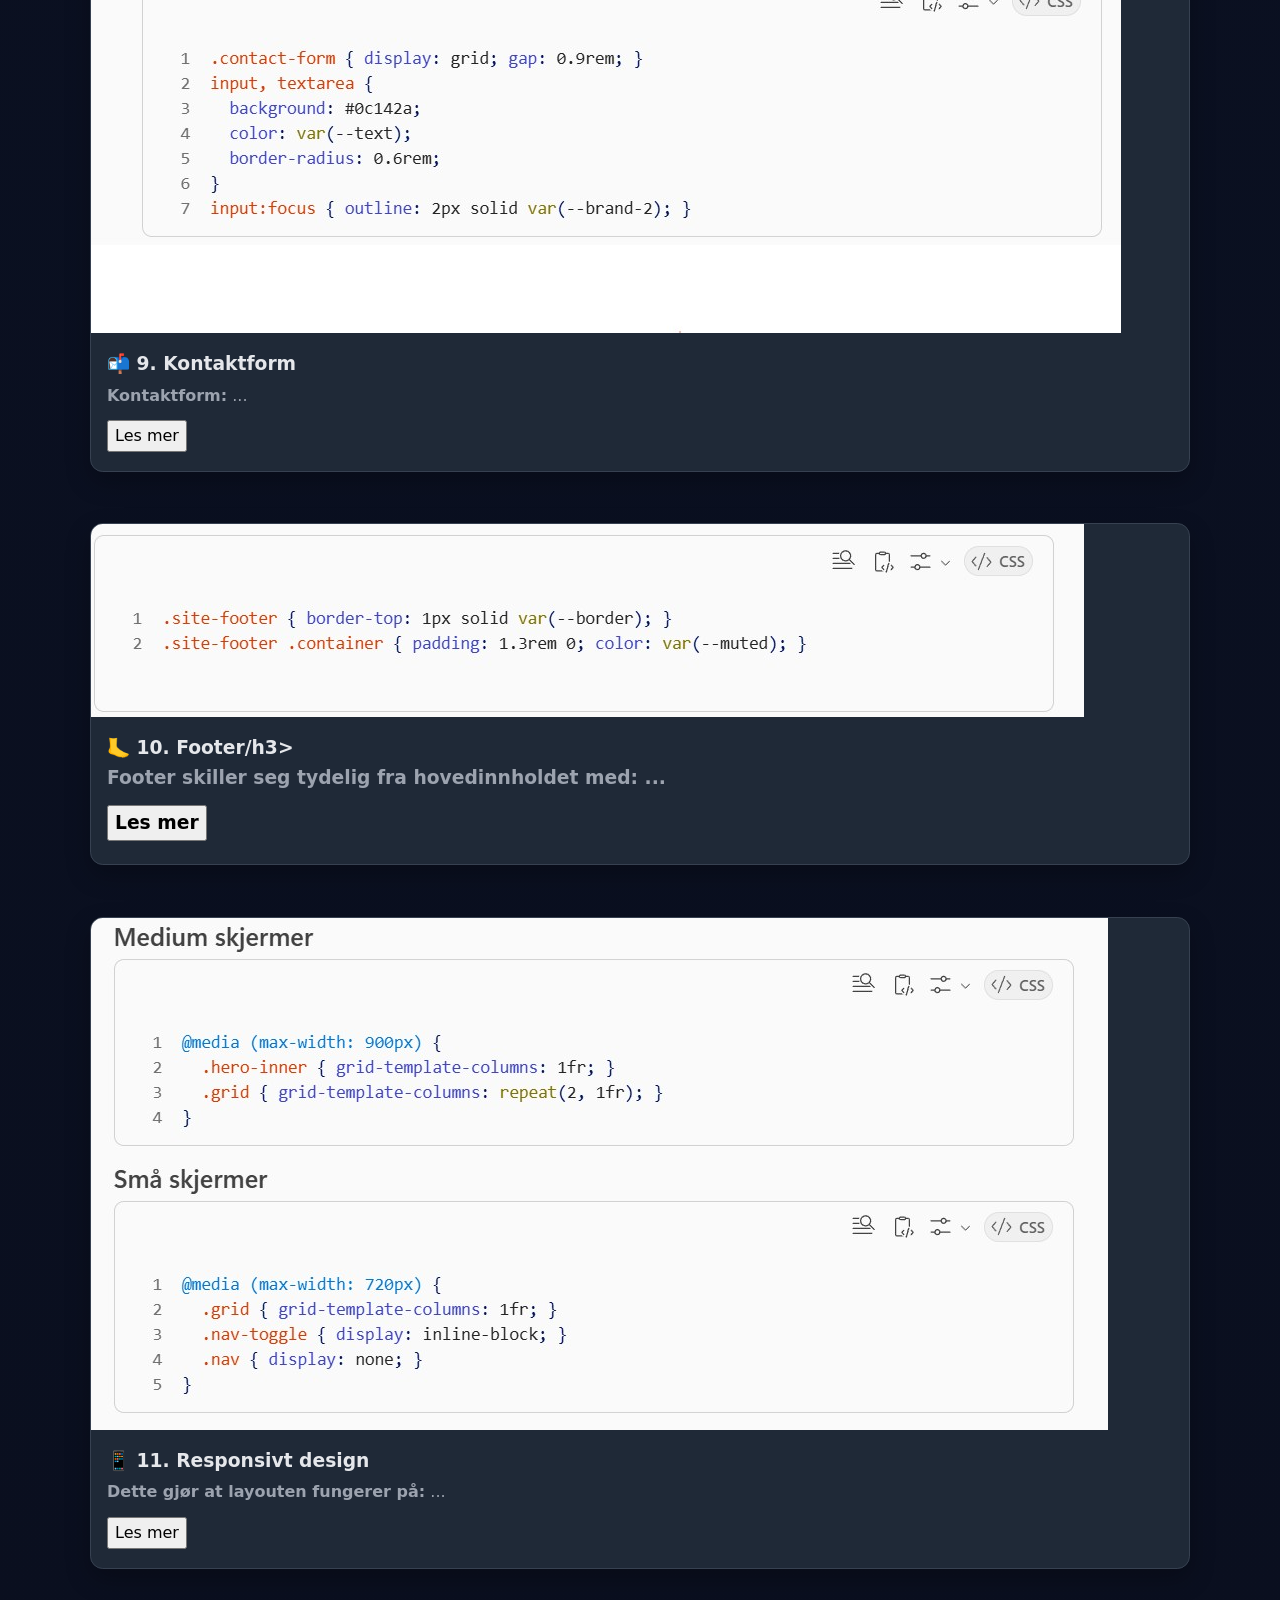
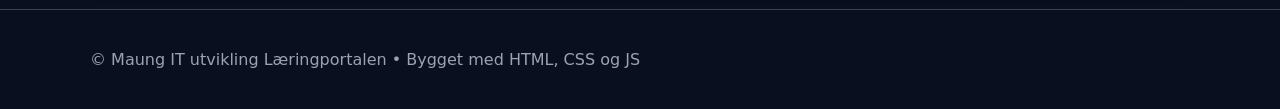
==== commit a7a7aa2a: "Update print statement from 'Hello' to 'Goodbye'" ====
--- a/pages/css.html
+++ b/pages/css.html
@@ -35,11 +35,11 @@
 
         <nav id="site-nav" class="nav">
           <ul>
-      <li><a href="pages/index.html">Hjem</a></li>
-            <li><a href="pages/html.html">HTML</a></li>
-            <li><a href="pages/css.html" aria-current="page">CSS</a></li>
-            <li><a href="pages/java.html">JavaScript</a></li>
-            <li><a href="pages/om.html">Om</a></li>
+      <li><a href="index.html">Hjem</a></li>
+            <li><a href="html.html">HTML</a></li>
+            <li><a href="css.html" aria-current="page">CSS</a></li>
+            <li><a href="java.html">JavaScript</a></li>
+            <li><a href="om.html">Om meg</a></li>
           </ul>
         </nav>
       </div>
@@ -548,3 +548,4 @@
 
 
 
+
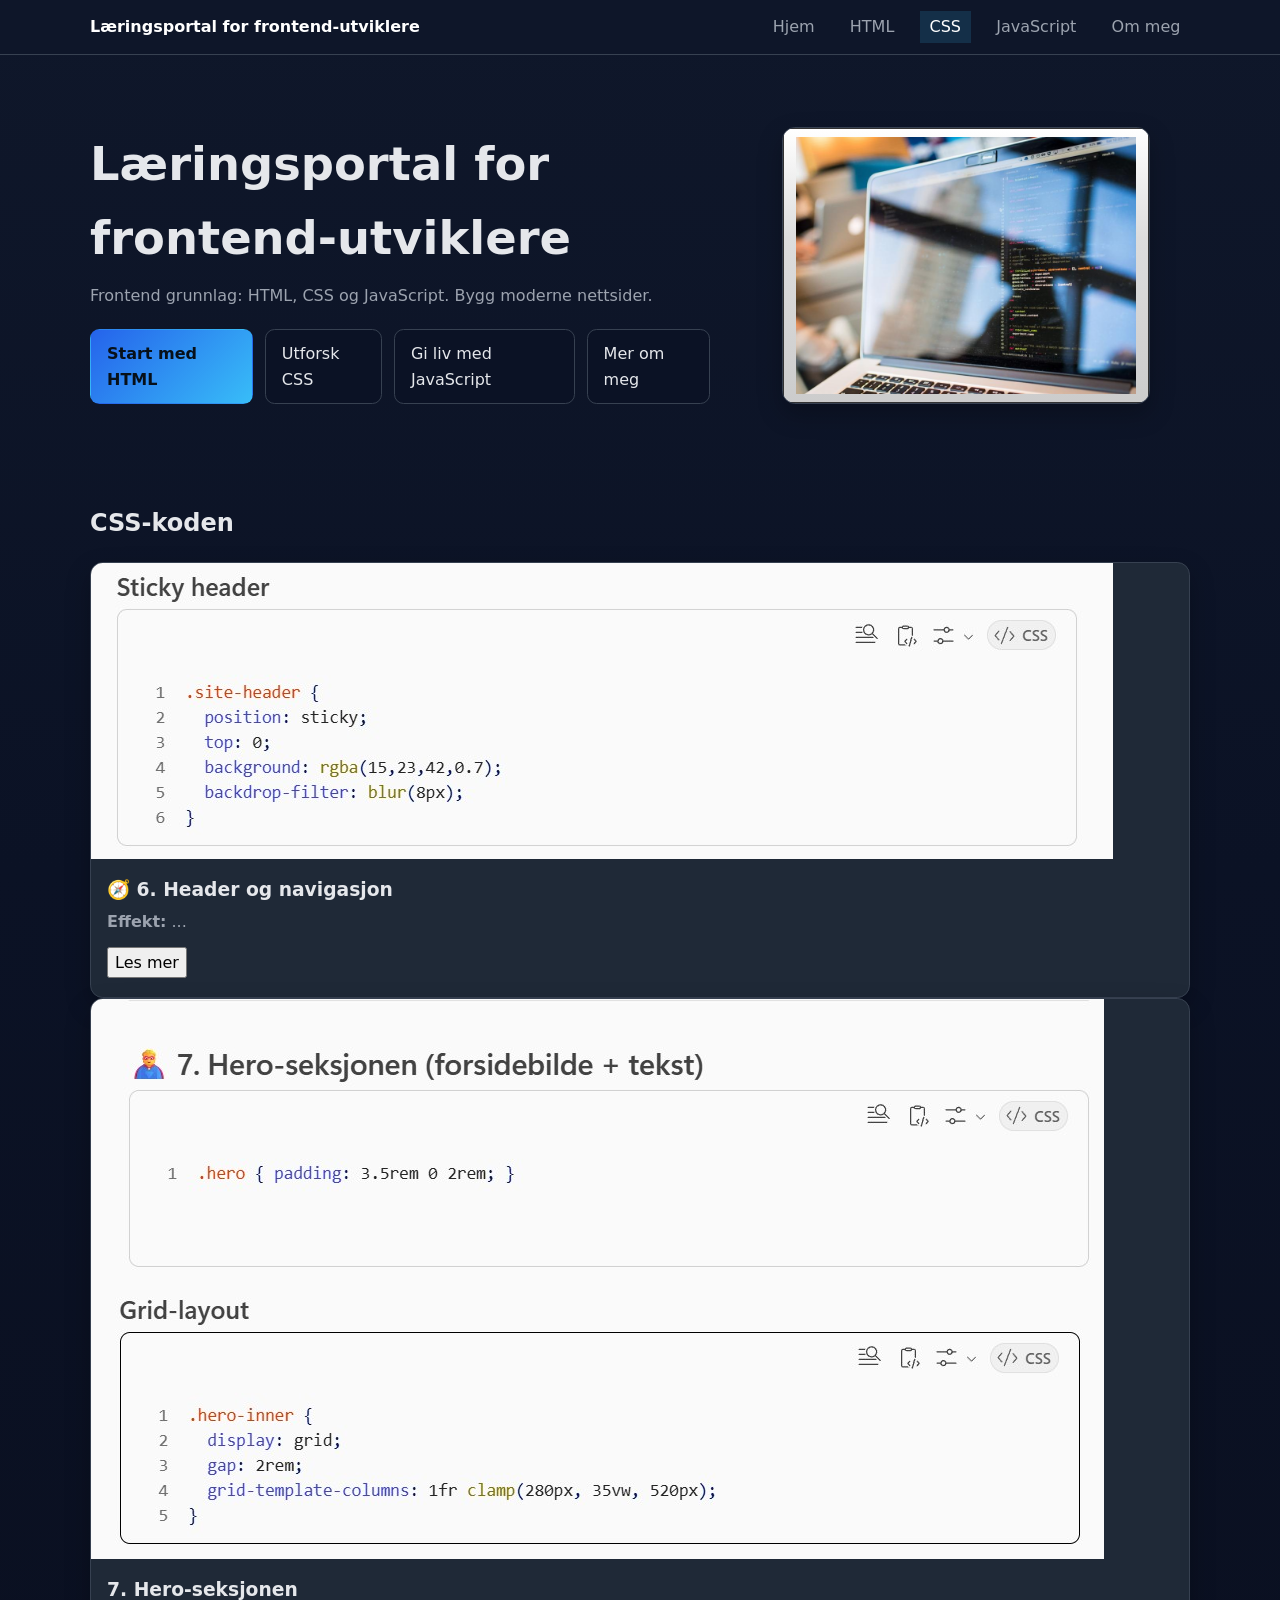
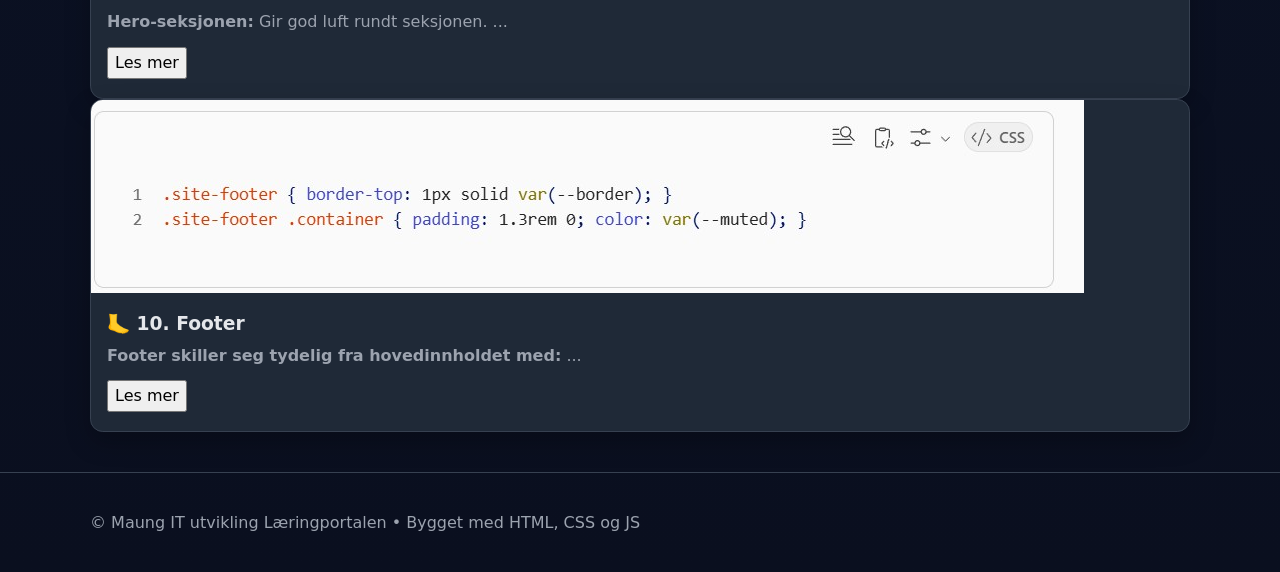
==== commit 0e52f3a6: "Update css.html" ====
--- a/pages/css.html
+++ b/pages/css.html
@@ -1,28 +1,36 @@
 <!doctype html>
-<html lang="en">
+<html lang="nb">
   <head>
     <meta charset="UTF-8" />
     <meta name="viewport" content="width=device-width, initial-scale=1.0" />
     <title>IT utvikling - CSS</title>
-    <link rel="icon" type="image/favi-icon" href="../images/favicon.ico">
 
+    <link rel="icon" type="image/x-icon" href="../images/favicon.ico" />
 
-    
     <!-- Basic SEO/Open Graph -->
-    <meta name="description" content="Læringsportal for frontend-utviklere. Lær grunnleggende ferdigheter innen frontend og mer." />
-  <meta property="og:title" content="Læringsportal for frontend-utviklere" />
-  <meta property="og:description" content="Læringsportal for frontend-utviklere" />
-  <meta property="og:type" content="website" />
-  <meta property="og:locale" content="nb_NO" />
+    <meta
+      name="description"
+      content="Læringsportal for frontend-utviklere. Lær grunnleggende ferdigheter innen frontend og mer."
+    />
+    <meta property="og:title" content="Læringsportal for frontend-utviklere" />
+    <meta
+      property="og:description"
+      content="Læringsportal for frontend-utviklere"
+    />
+    <meta property="og:type" content="website" />
+    <meta property="og:locale" content="nb_NO" />
 
     <link rel="stylesheet" href="../css/style.css" />
   </head>
+
   <body>
     <a class="skip-link" href="#main">Hopp til hovedinnhold</a>
 
     <header class="site-header">
       <div class="container header-inner">
-        <a class="brand" href="index.html">Læringsportal for frontend-utviklere</a>
+        <a class="brand" href="../index.html"
+          >Læringsportal for frontend-utviklere</a
+        >
 
         <button
           class="nav-toggle"
@@ -35,7 +43,7 @@
 
         <nav id="site-nav" class="nav">
           <ul>
-      <li><a href="index.html">Hjem</a></li>
+            <li><a href="../index.html">Hjem</a></li>
             <li><a href="html.html">HTML</a></li>
             <li><a href="css.html" aria-current="page">CSS</a></li>
             <li><a href="java.html">JavaScript</a></li>
@@ -54,9 +62,10 @@
           </p>
 
           <div class="hero-cta">
-              <a class="btn primary" href="html.html">Start med HTML</a>
-          <a class="btn" href="css.html">Utforsk CSS</a>
-          <a class="btn" href="java.html">Gi liv med JavaScript</a>
+            <a class="btn primary" href="html.html">Start med HTML</a>
+            <a class="btn" href="css.html">Utforsk CSS</a>
+            <a class="btn" href="java.html">Gi liv med JavaScript</a>
+            <a class="btn" href="om.html">Mer om meg</a>
           </div>
         </div>
 
@@ -71,463 +80,70 @@
 
     <main id="main">
       <section class="courses container">
-        <h2>CSS‑koden</h2>
+        <h2>CSS-koden</h2>
 
-        <!-- CSS-->
+        <!-- HEADER & NAV FIXED EXAMPLE -->
+
         <article class="card">
-          <img src="../images/CSS.jpg" alt="css" />
-
+          <img src="../images/Sticky header.jpg" alt="Sticky header" />
           <div class="card-body">
-            <h3>📘Hva er CSS‑koden?</h3>
-
+            <h3>🧭 6. Header og navigasjon</h3>
             <p>
-              Denne CSS‑filen styrer utseende, layout og design for hele nettsiden. <br> 
-              
-              <br />
+              <strong>Effekt:</strong>
               <span class="dots">...</span>
-              <span class="more-text hidden">
-                Den er delt inn i logiske seksjoner for variabler, reset, layout, header, hero‑seksjon, kort (cards), skjema, footer og responsiv design. 
+              <span class="more-text hidden-text">
+                <br /><br />
+                headeren følger med når man scroller <br />
+                semi-transparent med «glass-effekt»
               </span>
             </p>
-
-            <button class="read-more-btn" aria-expanded="false">Les mer</button>
-          </div>
-        </article>
-        <br><br>
-
-        <!-- CSS‑variabler (:root) -->
-        <article class="card">
-          <img
-            src="../images/root.jpg"
-            alt="root"
-          />
-
-          <div class="card-body">
-            <h3>🎨 1.CSS‑variabler (:root)</h3>
-
-            <p>
-            Her defineres globale fargevariabler. <br>
-
-
-              <span class="dots">...</span>
-
-              <span class="more-text hidden-text">
-               <strong>Fordeler:</strong>  <br>
-
-enklere vedlikehold (endrer du én verdi → oppdateres alle steder) <br>
-konsistent design <br>
-enklere å lese koden <br>
-
-<strong>Eksempel: </strong><br>
-var(--brand) brukes som hovedfarge for knapper og lenker. <br>
-              </span>
-            </p>
-
-            <button class="read-more-btn" aria-expanded="false">Les mer</button>
-          </div>
-        </article>
-<br><br>
-
-        <!-- Reset-->
-        <article class="card">
-          <img src="../images/reset.jpg" alt="reset" />
-
-          <div class="card-body">
-            <h3>🔧 2.CSS Reset</h3>
-
-            <p>
-             
-                Denne delen nullstiller nettleserens standardstiler.
-             
-
-              <span class="dots">...</span>
-
-              <span class="more-text hidden-text">
-               <strong>Formål:</strong>
-
-sikre lik oppførsel i alle nettlesere <br>
-hindre uønsket margin/padding <br>
-gjøre layout mer forutsigbart <br>
-              </span>
-            </p>
-
-            <button class="read-more-btn" aria-expanded="false">Les mer</button>
-          </div>
-        </article>
-       <br><br>
-
-        <!-- Grunnstil for body -->
-        <article class="card">
-          <img
-            src="../images/body.jpg"
-            alt="body"
-          />
-
-          <div class="card-body">
-            <h3>🖥️ 3.Grunnstil for body</h3>
-
-            <p>
-             <strong>Dette setter:</strong> 
-
-              <span class="dots">...</span>
-
-              <span class="more-text hidden-text">
-                <br /><br />
-                moderne systemfont for bedre lesbarhet <br>
-hvit tekst mot mørk bakgrunn <br>
-gradient bakgrunn som gir et profesjonelt preg <br>
-linjeavstand for bedre lesing <br>
-            </p>
-
-            <button class="read-more-btn" aria-expanded="false">Les mer</button>
-          </div>
-        </article>
-<br><br>
-
-        <!-- Container -->
-        <article class="card">
-          <img
-            src="../images/container.jpg"
-            alt="Container"
-          />
-
-          <div class="card-body">
-            <h3>📏4. Container – breddebegrensning</h3>
-
-            <p>
-             <strong>Denne sørger for at innholdet:</strong> 
-
-              <span class="dots">...</span>
-
-              <span class="more-text hidden-text">
-                <br /><br />
-            aldri blir bredere enn 1100px <br>
-har marg på begge sider <br>
-er sentrert <br>
-            </p>
-
             <button class="read-more-btn" aria-expanded="false">Les mer</button>
           </div>
         </article>
 
-<br><br>
+        <!-- HERO GRID FIXED EXAMPLE -->
 
-
-        <!-- ----------Skip‑link----------->
         <article class="card">
-          <img
-            src="../images/skip link.jpg"
-            alt="body"
-          />
-
+          <img src="../images/hero css.jpg" alt="Hero css" />
+          <img src="../images/grid layout.jpg" alt="Grid layout" />
           <div class="card-body">
-            <h3>♿ 5. Skip‑link (tilgjengelighet)</h3>
-
+            <h3>7. Hero-seksjonen</h3>
             <p>
-             <strong>Dette gir bedre tilgjengelighet:</strong> 
-
+              <strong>Hero-seksjonen:</strong> Gir god luft rundt seksjonen.
               <span class="dots">...</span>
-
               <span class="more-text hidden-text">
                 <br /><br />
-               skjermlesere og tastaturnavigasjon kan hoppe rett til innholdet <br>
-vises kun når brukeren trykker Tab <br>
+                <strong>Grid-layout:</strong><br />
+                venstre: tekst <br />
+                høyre: bilde <br />
+                fleksibel bredde (280px – 520px)
+              </span>
             </p>
-
-            <button class="read-more-btn" aria-expanded="false">Les mer</button>
-          </div>
-        </article>
-<br><br>
-
-
-        <!-- Header og navigasjon -->
-        <article class="card">
-          <img
-            src="../images/Sticky header.jpg"
-            alt="sticky header"
-          />
-
-          <div class="card-body">
-            <h3>🧭 6. Header og navigasjon/h3>
-
-            <p>
-             <strong>Effekt:</strong> 
-
-              <span class="dots">...</span>
-
-              <span class="more-text hidden-text">
-                <br /><br />
-headeren følger med når man scroller <br>
-semi‑transparent med «glass‑effekt» <br>
-            </p>
-
             <button class="read-more-btn" aria-expanded="false">Les mer</button>
           </div>
         </article>
 
+        <!-- FOOTER FIXED -->
 
-        <!-- Navigasjon -->
         <article class="card">
-          <img
-            src="../images/Navigasjon.jpg"
-            alt="navigasjon"
-          />
-
+          <img src="../images/footer css.jpg" alt="Footer css" />
           <div class="card-body">
-            <h3>Navigasjon</h3>
-
+            <h3>🦶 10. Footer</h3>
             <p>
-             <strong>Navigasjon:</strong> 
-
+              <strong
+                >Footer skiller seg tydelig fra hovedinnholdet med:</strong
+              >
               <span class="dots">...</span>
-
               <span class="more-text hidden-text">
                 <br /><br />
-                menyer ligger horisontalt <br>
-hover‑effekt <br>
-aktuell side markeres med aria-current="page" <br>
+                topp-border <br />
+                grå tekst <br />
+                godt med luft
+              </span>
             </p>
-
             <button class="read-more-btn" aria-expanded="false">Les mer</button>
           </div>
         </article>
-<br><br>
-
-
-<!-- Mobilmeny -->
-        <article class="card">
-          <img
-            src="../images/mobile menu.jpg"
-            alt="mobilemeny"
-          />
-
-          <div class="card-body">
-            <h3>Mobilmeny</h3>
-
-            <p>
-             <strong>Gir:</strong>
-
-              <span class="dots">...</span>
-
-              <span class="more-text hidden-text">
-                <br /><br />
-             hamburger‑meny på mobil <br>
-meny åpnes/lukkes med JavaScript <br>
-            </p>
-
-            <button class="read-more-btn" aria-expanded="false">Les mer</button>
-          </div>
-        </article>
-<br><br>
-
-        <!-- hero & grid layout -->
-        <article class="card">
-          <img
-            src="../images/hero css.jpg"
-            alt="hero css"
-          />
-            <img
-            src="../images/grid layout.jpg"
-            alt="grid layout"
-          />
-
-          <div class="card-body">
-            <h3>7. Hero‑seksjonen (forsidebilde + tekst)</h3>
-
-            <p>
-              <strong>Hero‑seksjonen:</strong>Gir god luft rundt hero‑seksjonen.
-
-              <span class="dots">...</span>
-
-              <span class="more-text hidden-text">
-                <br /><br />
-             
-             <strong>Grid-layout:</strong> <strong>venstre: </strong> tekst <br>
-høyre: </strong>bilde <br>
-høyre kolonne har fleksibel bredde (fra 280px til 520px) <br>
-            </p>
-
-            <button class="read-more-btn" aria-expanded="false">Les mer</button>
-          </div>
-        </article>
-
-<br><br>
-
-        <!--Responsiv hero  -->
-        <article class="card">
-          <img
-            src="../images/responsiv hero.jpg"
-            alt="responsiv"
-          />
-
-          <div class="card-body">
-            <h3>Responsive Hero</h3>
-
-            <p>
-             <strong>Når skjermen er liten:</strong>
-
-              <span class="dots">...</span>
-
-              <span class="more-text hidden-text">
-                <br /><br />
-          bildedelen havner under teksten <br>
-alt blir midtstilte kolonner <br>
-            </p>
-
-            <button class="read-more-btn" aria-expanded="false">Les mer</button>
-          </div>
-        </article>
-
-<br><br>
-
-
-
-
-        <!-- Hero-bilde -->
-        <article class="card">
-          <img
-            src="../images/hero bilder.jpg"
-            alt="hero-bilde"
-          />
-
-          <div class="card-body">
-            <h3>Hero-bilde</h3>
-
-            <p>
-             <strong>Dette gir:</strong>
-
-              <span class="dots">...</span>
-
-              <span class="more-text hidden-text">
-                <br /><br />
-            myke avrundede hjørner <br>
-moderne skygge <br>
-bilde som holder samme proporsjoner på alle sider <br>
-ingen forvrenging 
-            </p>
-
-            <button class="read-more-btn" aria-expanded="false">Les mer</button>
-          </div>
-        </article>
-<br><br>
-
-
-        <!--  Cards‑seksjon -->
-        <article class="card">
-          <img
-            src="../images/card seksjon.jpg"
-            alt="card seksjon"
-          />
- 
-            <img
-            src="../images/card design.jpg"
-            alt="card design"
-          />
-
-          <div class="card-body">
-            <h3>📚 8. Cards‑seksjon</h3>
-
-            <p>
-             <strong>Gir tre responsive kolonner.</strong>
-
-              <span class="dots">...</span>
-
-              <span class="more-text hidden-text">
-                <br /><br />
-             moderne kortdesign <br>
-skygge for dybde <br>
-mørkt panel med kontrast mot tekst <br>
-            </p>
-
-            <button class="read-more-btn" aria-expanded="false">Les mer</button>
-          </div>
-        </article>
-<br><br>
-
-
-        <!--  -->
-        <article class="card">
-          <img
-            src="../images/kontakt.jpg"
-            alt="kontakt form"
-          />
-
-          <div class="card-body">
-            <h3>📬 9. Kontaktform</h3>
-
-            <p>
-             <strong>Kontaktform:</strong>
-
-              <span class="dots">...</span>
-
-              <span class="more-text hidden-text">
-                <br /><br />
-            bruker grid‑layout <br>
-mørk bakgrunn + lys tekst <br>
-blå outline for tilgjengelig fokus <br>
-            </p>
-
-            <button class="read-more-btn" aria-expanded="false">Les mer</button>
-          </div>
-        </article>
-<br><br>
-
-
-        <!-- Footer css-->
-        <article class="card">
-          <img
-            src="../images/footer css.jpg"
-            alt="footer css"
-          />
-
-          <div class="card-body">
-            <h3>🦶 10. Footer/h3>
-
-            <p>
-         <strong>Footer skiller seg tydelig fra hovedinnholdet med:</strong>
-
-              <span class="dots">...</span>
-
-              <span class="more-text hidden-text">
-                <br /><br />
-             topp-border <br>
-grå tekst <br>
-godt med luft <br>
-            </p>
-
-            <button class="read-more-btn" aria-expanded="false">Les mer</button>
-          </div>
-        </article>
-
-        <br><br>
-
-
-        <!--  Responsivt design -->
-        <article class="card">
-          <img
-            src="../images/skjermer.jpg"
-            alt="responsivt design"
-          />
-
-          <div class="card-body">
-            <h3>📱 11. Responsivt design</h3>
-
-            <p>
-             <strong>Dette gjør at layouten fungerer på:</strong>
-
-              <span class="dots">...</span>
-
-              <span class="more-text hidden-text">
-                <br /><br />
-             PC <br>
-nettbrett <br>
-mobil  <br>
-            </p>
-
-            <button class="read-more-btn" aria-expanded="false">Les mer</button>
-          </div>
-        </article>
-
       </section>
     </main>
 
@@ -539,13 +155,7 @@
         </p>
       </div>
     </footer>
+
     <script src="../js/script.js"></script>
   </body>
 </html>
-
-
-
-
-
-
-
--- a/css/style.css
+++ b/css/style.css
@@ -9,56 +9,123 @@
   --border: #374151;
 }
 
-/* Reset */
-* { box-sizing: border-box; }
-html, body { margin: 0; padding: 0; }
-img { max-width: 100%; display: block; }
-a { text-decoration: none; color: inherit; }
-button, input, textarea { font: inherit; }
+/* 
+      Reset
+----------------------------*/
+* {
+  box-sizing: border-box;
+}
+html,
+body {
+  margin: 0;
+  padding: 0;
+}
+img {
+  max-width: 100%;
+  display: block;
+}
+a {
+  text-decoration: none;
+  color: inherit;
+}
+button,
+input,
+textarea {
+  font: inherit;
+}
 
 body {
   font-family:
-  system-ui, -apple-system, Segoe UI, Roboto, Arial, sans-serif;
+    system-ui,
+    -apple-system,
+    Segoe UI,
+    Roboto,
+    Arial,
+    sans-serif;
   color: var(--text);
   background: linear-gradient(180deg, var(--bg), #0b1225 40%, #0a0f1f);
   line-height: 1.6;
 }
 
-.container { width: min(1100px, 92vw); margin-inline: auto; }
+.container {
+  width: min(1100px, 92vw);
+  margin-inline: auto;
+}
 
 /* Skip link */
-.skip-link { position: absolute; left: -9999px; }
+.skip-link {
+  position: absolute;
+  left: -9999px;
+}
 .skip-link:focus {
-  left: 0; background: #fff; color: #000; padding: 0.5rem 1rem; z-index: 1000;
+  left: 0;
+  background: #fff;
+  color: #000;
+  padding: 0.5rem 1rem;
+  z-index: 1000;
 }
 
 /* Header */
 .site-header {
-  position: sticky; top: 0; z-index: 50;
+  position: sticky;
+  top: 0;
+  z-index: 50;
   background: rgba(15, 23, 42, 0.7);
   backdrop-filter: blur(8px);
-  border-bottom: 1px solid var(--border);
-}
+  border-bottom: 1px solid #374151;
+}
+
 .header-inner {
-  display: grid; grid-template-columns: 1fr auto auto;
-  align-items: center; gap: 1rem; padding: 0.9rem 0;
-}
-.brand { font-weight: 700; letter-spacing: 0.3px; color: #fff; }
+  display: grid;
+  grid-template-columns: 1fr auto auto;
+  align-items: center;
+  padding: 0.9rem 0;
+}
+
+.brand {
+  font-weight: 700;
+  color: #fff;
+}
+
+.nav a {
+  color: #9ca3af;
+  padding: 0.4rem 0.6rem;
+}
+
+.nav a:hover,
+.nav a[aria-current="page"] {
+  color: #fff;
+  background: rgba(56, 189, 248, 0.15);
+}
+
 .nav-toggle {
-  display: none; background: transparent; border: 1px solid var(--border);
-  border-radius: 0.5rem; padding: 0.35rem 0.6rem; cursor: pointer; color: var(--text);
-}
-.nav ul { display: flex; gap: 1rem; list-style: none; margin: 0; padding: 0; }
-.nav a { color: var(--muted); padding: 0.4rem 0.6rem; border-radius: 0.4rem; }
-.nav a:hover, .nav a[aria-current="page"] {
-  color: #fff; background: rgba(56, 189, 248, 0.15);
-}
-
-#more { display: none; }
-.hidden { display: none; }
+  display: none;
+  background: transparent;
+  border: 1px solid var(--border);
+  border-radius: 0.5rem;
+  padding: 0.35rem 0.6rem;
+  cursor: pointer;
+  color: var(--text);
+}
+.nav ul {
+  display: flex;
+  gap: 1rem;
+  list-style: none;
+  margin: 0;
+  padding: 0;
+}
+
+#more {
+  display: none;
+}
+.hidden {
+  display: none;
+}
 
 /* Hero */
-.hero { padding: 3.5rem 0 2rem; }
+.hero {
+  padding: 3.5rem 0 2rem;
+}
 
 .hero-inner {
   display: grid;
@@ -75,32 +142,56 @@
   object-fit: cover;
 }
 
-.hero h1 { font-size: clamp(1.8rem, 3vw + 0.5rem, 3rem); margin: 0 0 0.5rem; }
-.hero p { color: var(--muted); margin: 0 0 1.25rem; }
-
-.hero-cta { display: flex; gap: 0.75rem; }
+.hero h1 {
+  font-size: clamp(1.8rem, 3vw + 0.5rem, 3rem);
+  margin: 0 0 0.5rem;
+}
+.hero p {
+  color: var(--muted);
+  margin: 0 0 1.25rem;
+}
+
+.hero-cta {
+  display: flex;
+  gap: 0.75rem;
+}
 
 .btn {
-  display: inline-block; padding: 0.7rem 1rem; border: 1px solid var(--border);
-  border-radius: 0.6rem; background: #0b1225; color: #e5e7eb; transition: 0.2s ease;
-}
-.btn:hover { transform: translateY(-1px); border-color: var(--brand-2); }
+  display: inline-block;
+  padding: 0.7rem 1rem;
+  border: 1px solid var(--border);
+  border-radius: 0.6rem;
+  background: #0b1225;
+  color: #e5e7eb;
+  transition: 0.2s ease;
+}
+
+.btn:hover {
+  transform: translateY(-1px);
+  border-color: var(--brand-2);
+}
+
 .btn.primary {
   background: linear-gradient(135deg, var(--brand), var(--brand-2));
-  border-color: transparent; color: #071019; font-weight: 700;
-}
-.btn.small { padding: 0.5rem 0.75rem; font-size: 0.95rem; }
+  border-color: transparent;
+  color: #071019;
+  font-weight: 700;
+}
+.btn.small {
+  padding: 0.5rem 0.75rem;
+  font-size: 0.95rem;
+}
 
 .hero-media {
   border-radius: 0.8rem;
   overflow: hidden;
   border: 1px solid var(--border);
-  box-shadow: 0 10px 24px rgba(0,0,0,.25);
+  box-shadow: 0 10px 24px rgba(0, 0, 0, 0.25);
 }
 .hero-media img {
   width: 100%;
   height: auto;
-  aspect-ratio: 4 / 3;  /* consistent hero image shape */
+  aspect-ratio: 4 / 3; /* consistent hero image shape */
   object-fit: cover;
   padding: 8px 12px;
   border: 1px solid #333;
@@ -109,55 +200,112 @@
 }
 
 /* Courses */
-.courses { padding: 2rem 0 2.5rem; }
+.courses {
+  padding: 2rem 0 2.5rem;
+}
 .grid {
-  display: grid; gap: 1.25rem; grid-template-columns: repeat(3, minmax(0, 1fr));
+  display: grid;
+  gap: 1.25rem;
+  grid-template-columns: repeat(3, minmax(0, 1fr));
 }
 .card {
-  background: var(--card); border: 1px solid var(--border); border-radius: 0.8rem;
-  overflow: hidden; box-shadow: 0 10px 24px rgba(0, 0, 0, 0.25);
-}
-.card-body { padding: 1rem 1rem 1.2rem; }
-.card h3 { margin: 0 0 0.25rem; }
-.card p { color: var(--muted); margin: 0 0 0.75rem; }
+  background: var(--card);
+  border: 1px solid var(--border);
+  border-radius: 0.8rem;
+  overflow: hidden;
+  box-shadow: 0 10px 24px rgba(0, 0, 0, 0.25);
+}
+.card-body {
+  padding: 1rem 1rem 1.2rem;
+}
+.card h3 {
+  margin: 0 0 0.25rem;
+}
+.card p {
+  color: var(--muted);
+  margin: 0 0 0.75rem;
+}
 
 /* Contact */
-.contact { padding: 2.25rem 0 2.75rem; border-top: 1px solid var(--border); }
-.contact-form { display: grid; gap: 0.9rem; max-width: 640px; }
-.field { display: grid; gap: 0.35rem; }
-
-input, textarea {
-  background: #0c142a; color: var(--text); border: 1px solid var(--border);
-  border-radius: 0.6rem; padding: 0.7rem 0.8rem;
-}
-input:focus, textarea:focus { outline: 2px solid var(--brand-2); outline-offset: 2px; }
+.contact {
+  padding: 2.25rem 0 2.75rem;
+  border-top: 1px solid var(--border);
+}
+.contact-form {
+  display: grid;
+  gap: 0.9rem;
+  max-width: 640px;
+}
+.field {
+  display: grid;
+  gap: 0.35rem;
+}
+
+input,
+textarea {
+  background: #0c142a;
+  color: var(--text);
+  border: 1px solid var(--border);
+  border-radius: 0.6rem;
+  padding: 0.7rem 0.8rem;
+}
+input:focus,
+textarea:focus {
+  outline: 2px solid var(--brand-2);
+  outline-offset: 2px;
+}
 
 /* Footer */
-.site-footer { border-top: 1px solid var(--border); }
-.site-footer .container { padding: 1.3rem 0; color: var(--muted); }
+.site-footer {
+  border-top: 1px solid var(--border);
+}
+.site-footer .container {
+  padding: 1.3rem 0;
+  color: var(--muted);
+}
 
 /* Responsive */
 @media (max-width: 900px) {
-  .hero-inner { grid-template-columns: 1fr; }
-  .grid { grid-template-columns: repeat(2, 1fr); }
+  .hero-inner {
+    grid-template-columns: 1fr;
+  }
+  .grid {
+    grid-template-columns: repeat(2, 1fr);
+  }
 }
 @media (max-width: 720px) {
-  .grid { grid-template-columns: 1fr; }
-  .nav-toggle { display: inline-block; }
-  .nav { display: none; }
-  .nav.open { display: block; }
-  .nav ul { flex-direction: column; gap: 0.5rem; padding: 0.5rem 0; }
+  .grid {
+    grid-template-columns: 1fr;
+  }
+  .nav-toggle {
+    display: inline-block;
+  }
+  .nav {
+    display: none;
+  }
+  .nav.open {
+    display: block;
+  }
+  .nav ul {
+    flex-direction: column;
+    gap: 0.5rem;
+    padding: 0.5rem 0;
+  }
 }
 
 /* Screen reader only */
 .sr-only {
-  position: absolute !important; width: 1px; height: 1px; padding: 0; margin: -1px;
-  overflow: hidden; clip: rect(0, 0, 0, 0); white-space: nowrap; border: 0;
-}
-
+  position: absolute !important;
+  width: 1px;
+  height: 1px;
+  padding: 0;
+  margin: -1px;
+  overflow: hidden;
+  clip: rect(0, 0, 0, 0);
+  white-space: nowrap;
+  border: 0;
+}
 
 .text {
   text-align: center;
 }
-
-
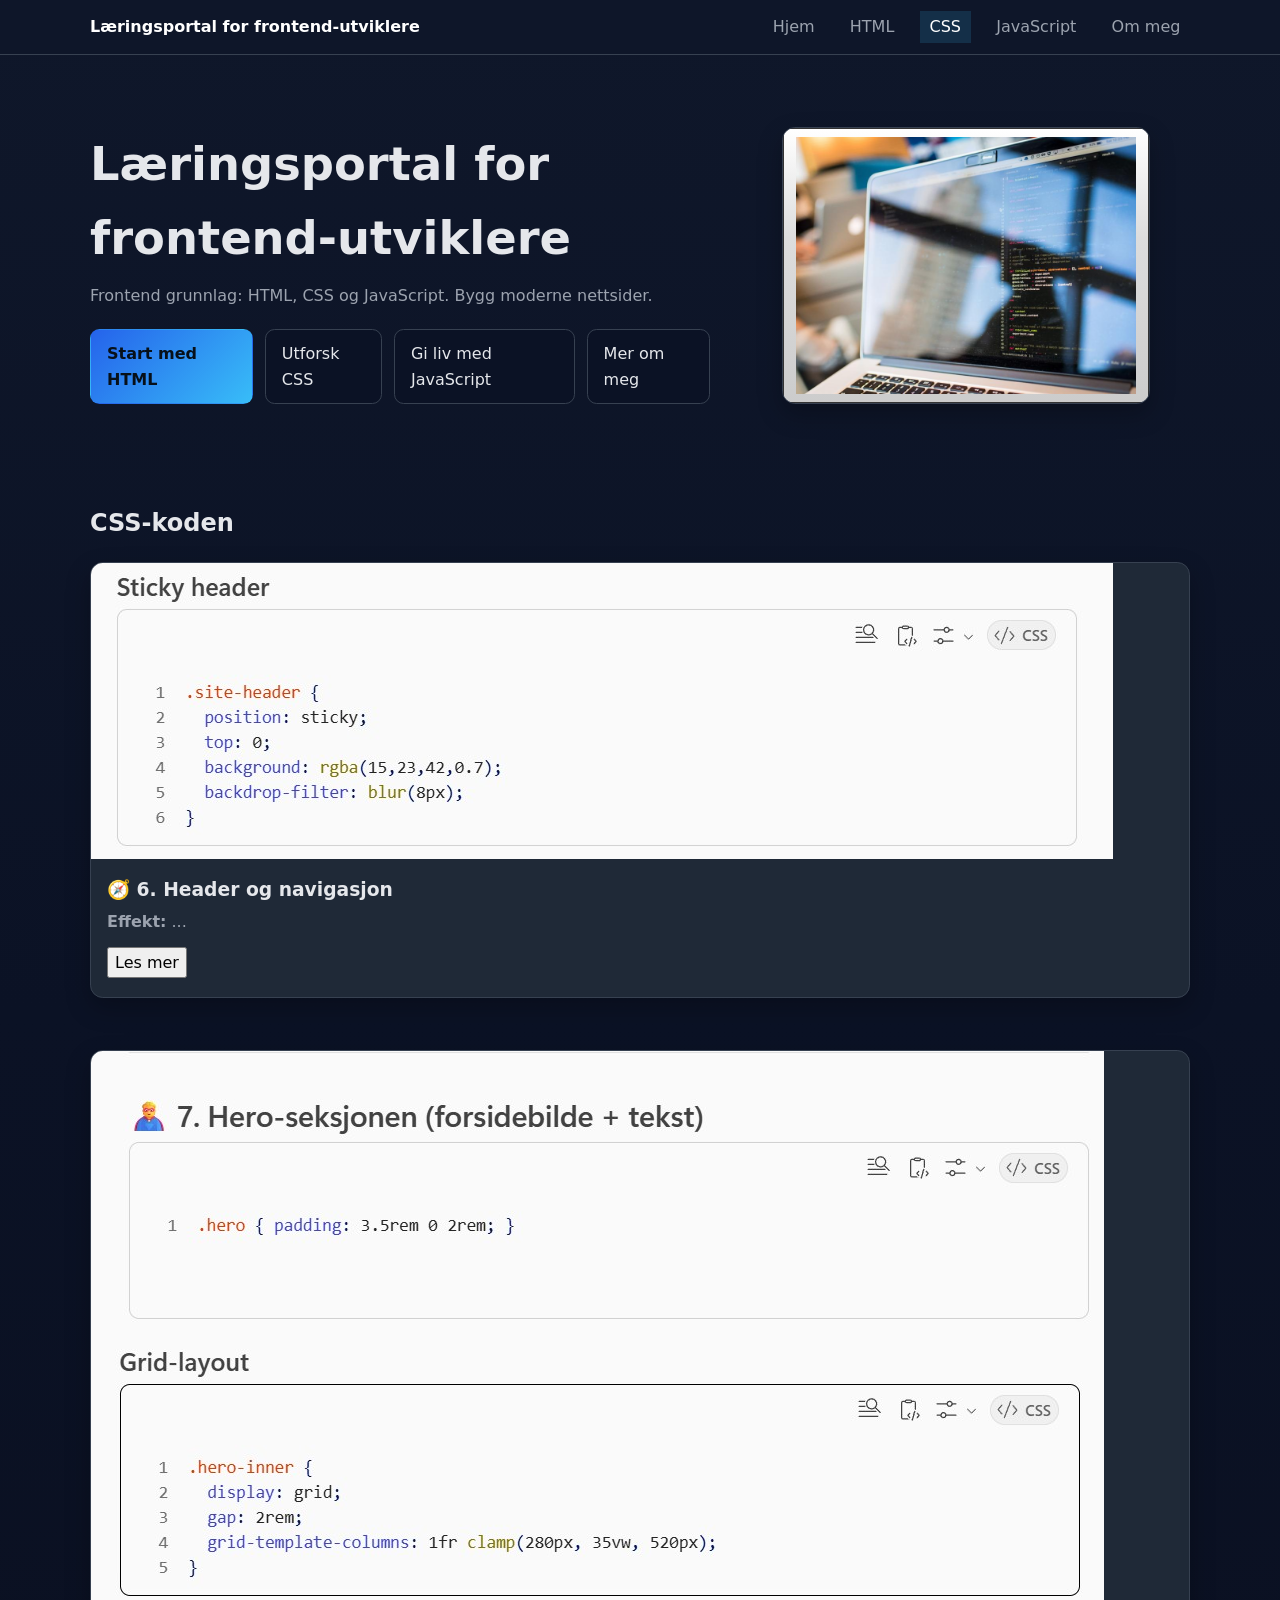
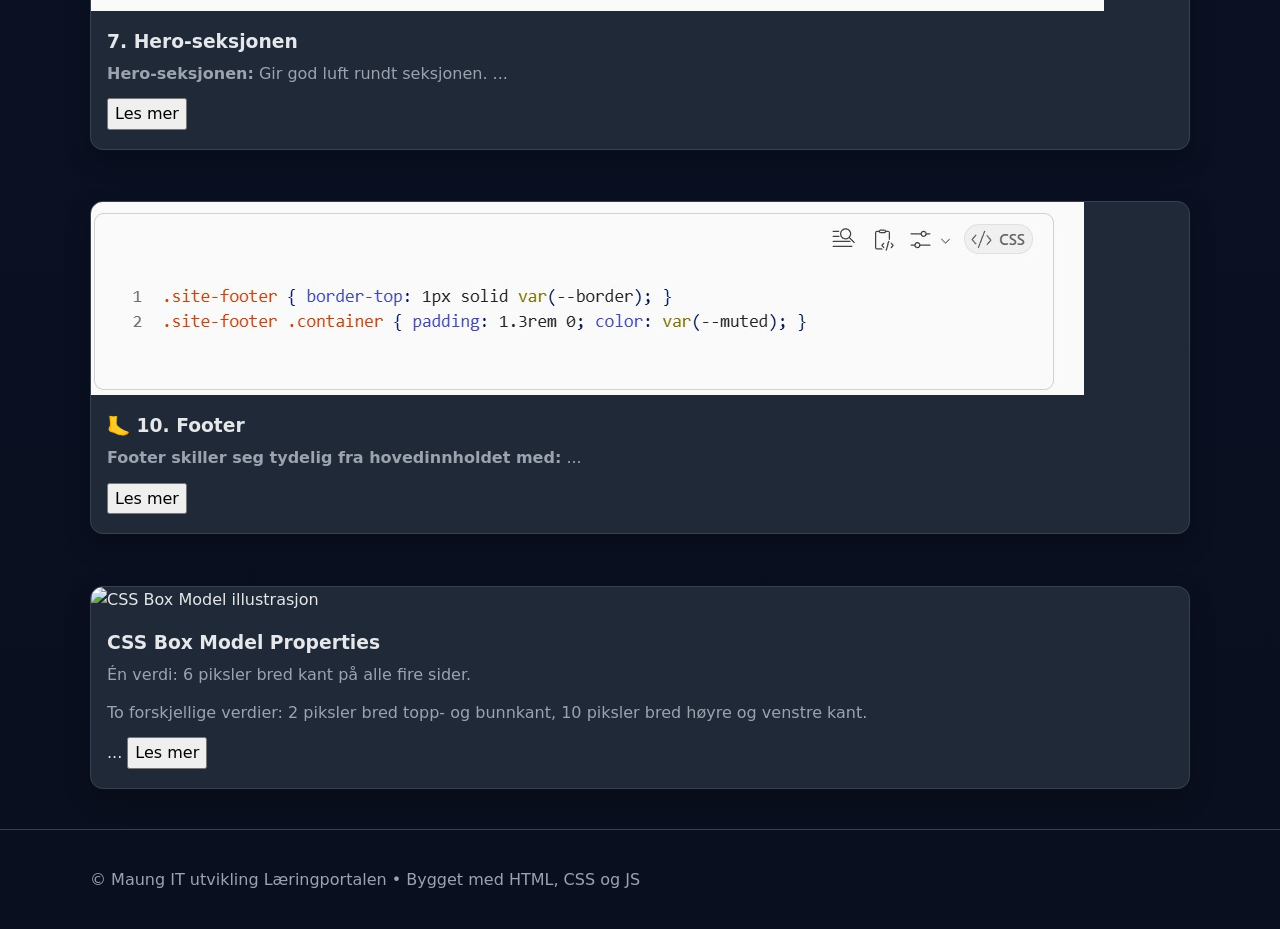
==== commit 3394e57e: "Update css.html" ====
--- a/pages/css.html
+++ b/pages/css.html
@@ -13,14 +13,11 @@
       content="Læringsportal for frontend-utviklere. Lær grunnleggende ferdigheter innen frontend og mer."
     />
     <meta property="og:title" content="Læringsportal for frontend-utviklere" />
-    <meta
-      property="og:description"
-      content="Læringsportal for frontend-utviklere"
-    />
+    <meta property="og:description" content="Læringsportal for frontend-utviklere" />
     <meta property="og:type" content="website" />
     <meta property="og:locale" content="nb_NO" />
 
-    <link rel="stylesheet" href="../css/style.css" />
+    <link rel="stylesheet" href="/css/style.css" />
   </head>
 
   <body>
@@ -28,15 +25,14 @@
 
     <header class="site-header">
       <div class="container header-inner">
-        <a class="brand" href="../index.html"
-          >Læringsportal for frontend-utviklere</a
-        >
+        <a class="brand" href="../index.html">Læringsportal for frontend-utviklere</a>
 
         <button
           class="nav-toggle"
           aria-expanded="false"
           aria-controls="site-nav"
           aria-label="Meny"
+          type="button"
         >
           ☰
         </button>
@@ -83,9 +79,8 @@
         <h2>CSS-koden</h2>
 
         <!-- HEADER & NAV FIXED EXAMPLE -->
-
         <article class="card">
-          <img src="../images/Sticky header.jpg" alt="Sticky header" />
+          <img src="../images/Sticky header.jpg" alt="Sticky header" loading="lazy" />
           <div class="card-body">
             <h3>🧭 6. Header og navigasjon</h3>
             <p>
@@ -97,15 +92,16 @@
                 semi-transparent med «glass-effekt»
               </span>
             </p>
-            <button class="read-more-btn" aria-expanded="false">Les mer</button>
+            <button class="read-more-btn" aria-expanded="false" type="button">Les mer</button>
           </div>
         </article>
 
+        <br /><br />
+
         <!-- HERO GRID FIXED EXAMPLE -->
-
         <article class="card">
-          <img src="../images/hero css.jpg" alt="Hero css" />
-          <img src="../images/grid layout.jpg" alt="Grid layout" />
+          <img src="../images/hero css.jpg" alt="Hero css" loading="lazy" />
+          <img src="../images/grid layout.jpg" alt="Grid layout" loading="lazy" />
           <div class="card-body">
             <h3>7. Hero-seksjonen</h3>
             <p>
@@ -119,20 +115,19 @@
                 fleksibel bredde (280px – 520px)
               </span>
             </p>
-            <button class="read-more-btn" aria-expanded="false">Les mer</button>
+            <button class="read-more-btn" aria-expanded="false" type="button">Les mer</button>
           </div>
         </article>
 
-        <!-- FOOTER FIXED -->
+        <br /><br />
 
+        <!-- FOOTER CARD -->
         <article class="card">
-          <img src="../images/footer css.jpg" alt="Footer css" />
+          <img src="../images/footer css.jpg" alt="Footer css" loading="lazy" />
           <div class="card-body">
             <h3>🦶 10. Footer</h3>
             <p>
-              <strong
-                >Footer skiller seg tydelig fra hovedinnholdet med:</strong
-              >
+              <strong>Footer skiller seg tydelig fra hovedinnholdet med:</strong>
               <span class="dots">...</span>
               <span class="more-text hidden-text">
                 <br /><br />
@@ -141,7 +136,41 @@
                 godt med luft
               </span>
             </p>
-            <button class="read-more-btn" aria-expanded="false">Les mer</button>
+            <button class="read-more-btn" aria-expanded="false" type="button">Les mer</button>
+          </div>
+        </article>
+
+        <br /><br />
+
+        <!-- BOX MODEL CARD -->
+        <article class="card">
+          <img src="../images/box-properties.jpg" alt="CSS Box Model illustrasjon" loading="lazy" />
+          <div class="card-body">
+            <h3>CSS Box Model Properties</h3>
+
+            <p id="one-value">
+              Én verdi: 6 piksler bred kant på alle fire sider.
+            </p>
+
+            <p id="two-values">
+              To forskjellige verdier: 2 piksler bred topp- og bunnkant, 10 piksler bred høyre og venstre kant.
+            </p>
+
+            <span class="dots">...</span>
+
+            <div class="more-text hidden-text">
+              <p id="three-values">
+                Tre forskjellige verdier: 0.3em øverst, 9 piksler nederst og 0 bredde på høyre og venstre side.
+              </p>
+
+              <p id="four-values">
+                Fire forskjellige verdier: "thin" øverst, "medium" høyre, "thick" nederst og 1em venstre.
+              </p>
+            </div>
+
+            <button class="read-more-btn" aria-expanded="false" type="button">
+              Les mer
+            </button>
           </div>
         </article>
       </section>
@@ -156,6 +185,6 @@
       </div>
     </footer>
 
-    <script src="../js/script.js"></script>
+    <script src="/js/script.js" defer></script>
   </body>
 </html>
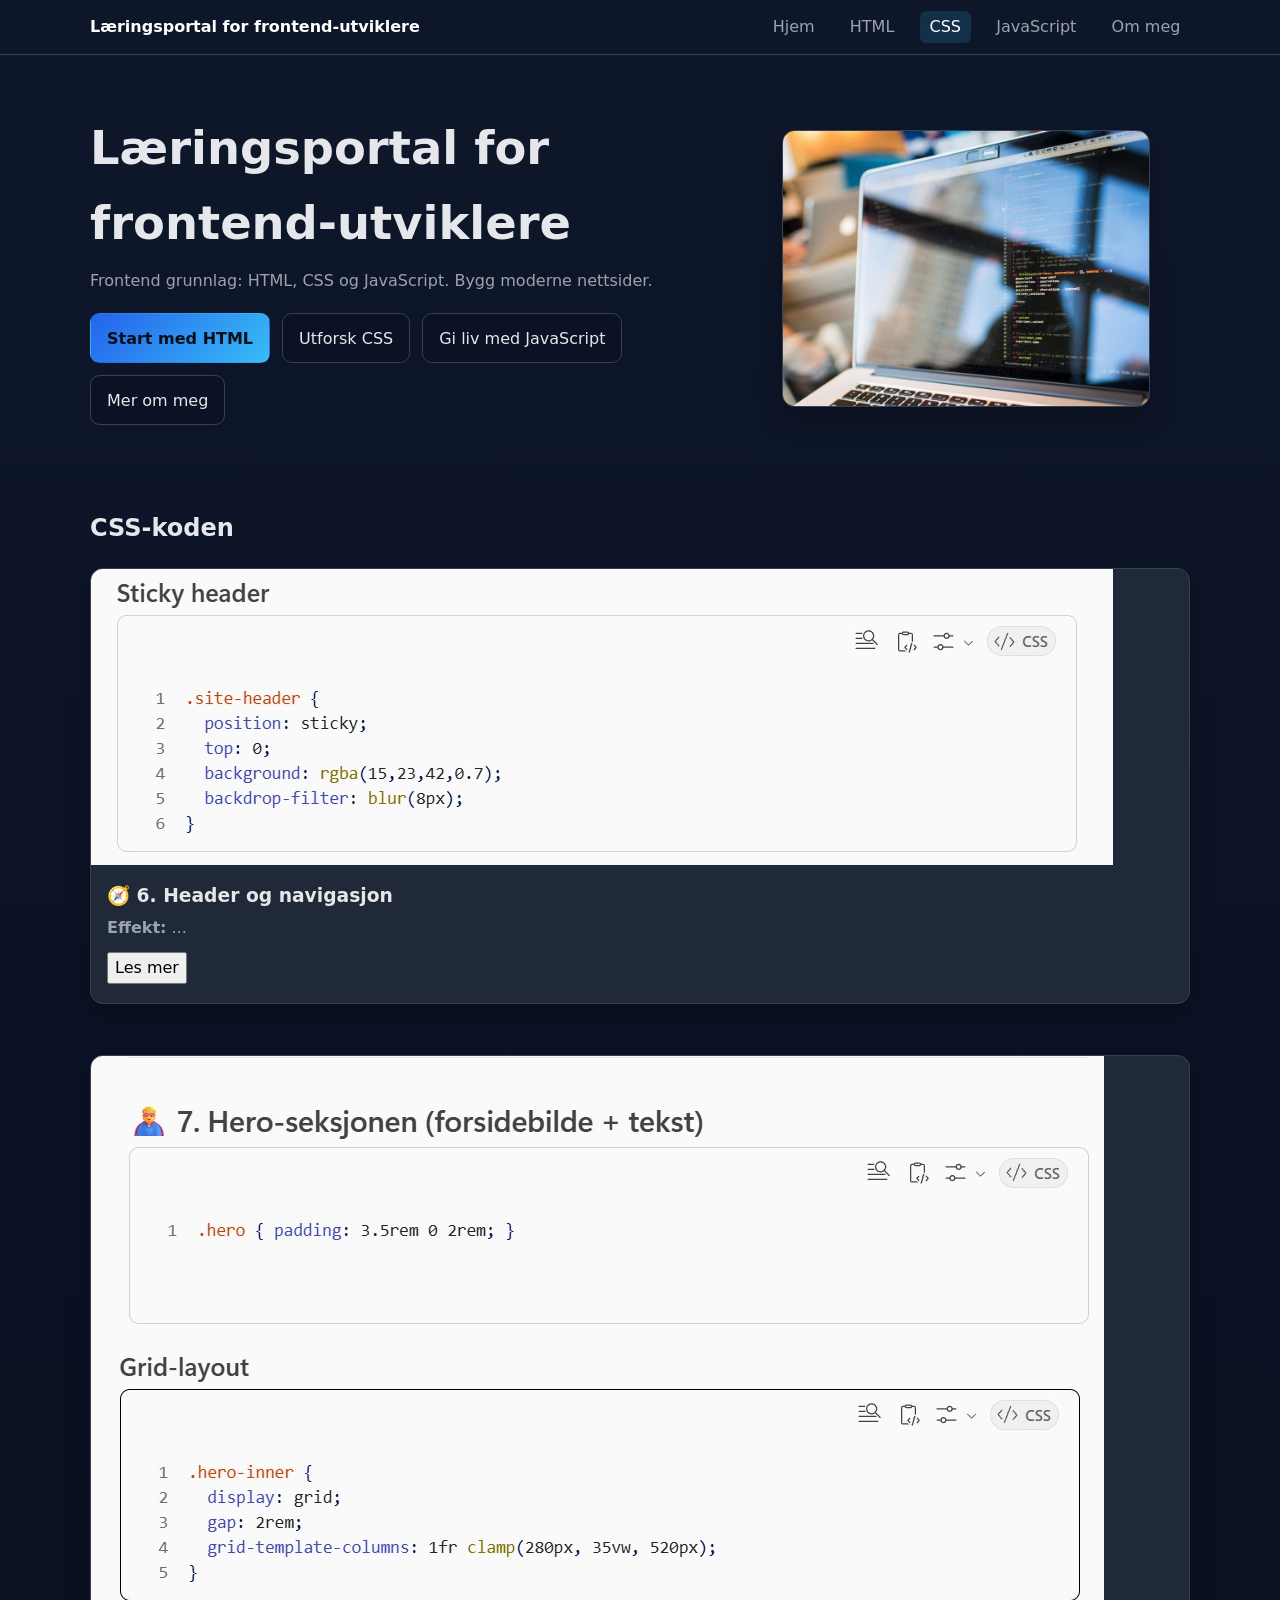
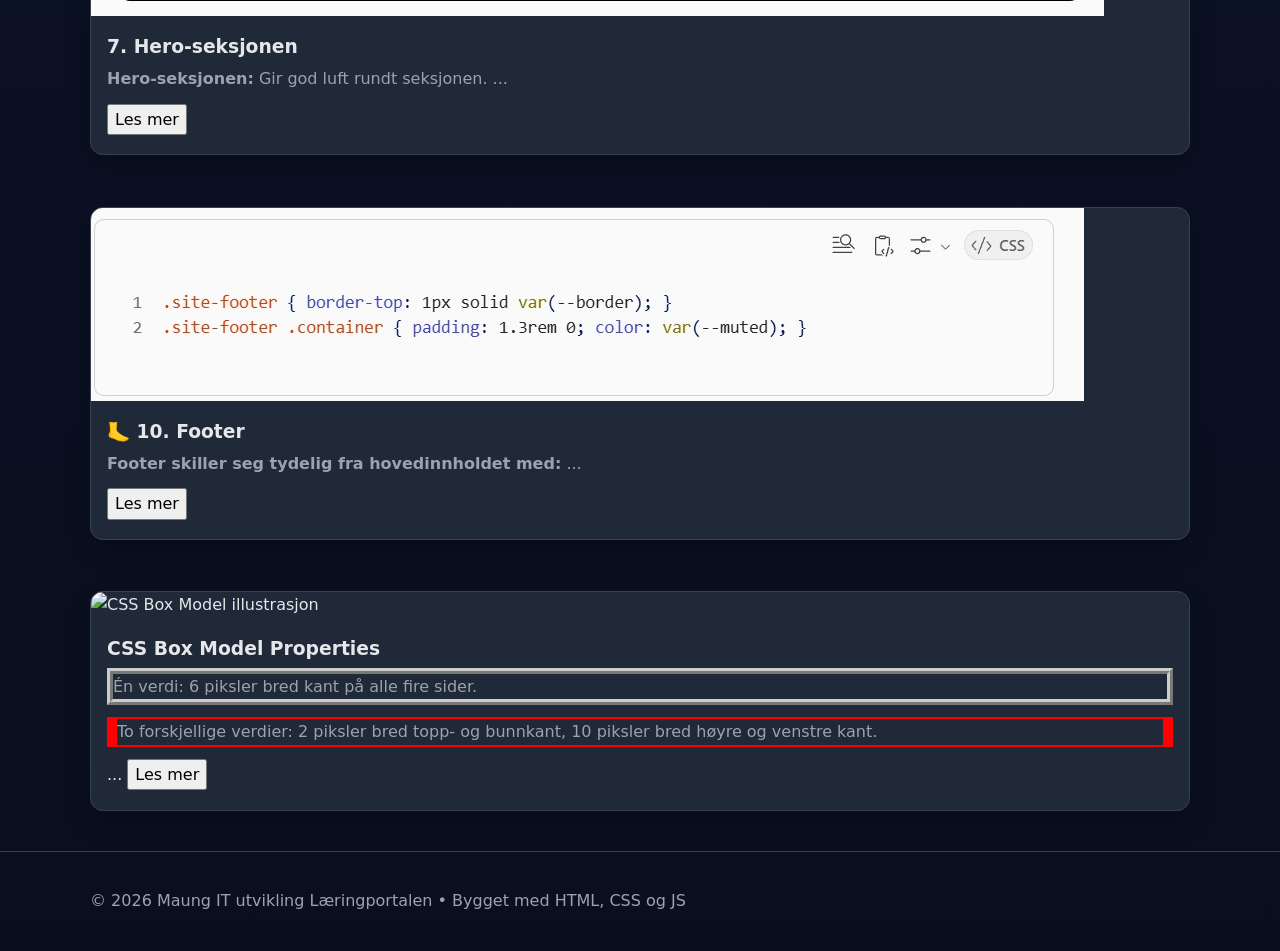
==== commit e55c8abc: "Update css.html" ====
--- a/pages/css.html
+++ b/pages/css.html
@@ -17,7 +17,7 @@
     <meta property="og:type" content="website" />
     <meta property="og:locale" content="nb_NO" />
 
-    <link rel="stylesheet" href="/css/style.css" />
+    <link rel="stylesheet" href="../css/style.css" />
   </head>
 
   <body>
@@ -188,3 +188,4 @@
     <script src="/js/script.js" defer></script>
   </body>
 </html>
+
--- a/css/style.css
+++ b/css/style.css
@@ -9,93 +9,52 @@
   --border: #374151;
 }
 
-/* 
-      Reset
-----------------------------*/
-* {
-  box-sizing: border-box;
-}
-html,
-body {
-  margin: 0;
-  padding: 0;
-}
-img {
-  max-width: 100%;
-  display: block;
-}
-a {
-  text-decoration: none;
-  color: inherit;
-}
-button,
-input,
-textarea {
-  font: inherit;
-}
+/* Reset */
+* { box-sizing: border-box; }
+html, body { margin: 0; padding: 0; }
+img { max-width: 100%; display: block; height: auto; }
+a { text-decoration: none; color: inherit; }
+button, input, textarea { font: inherit; }
 
 body {
-  font-family:
-    system-ui,
-    -apple-system,
-    Segoe UI,
-    Roboto,
-    Arial,
-    sans-serif;
+  font-family: system-ui, -apple-system, Segoe UI, Roboto, Arial, sans-serif;
   color: var(--text);
   background: linear-gradient(180deg, var(--bg), #0b1225 40%, #0a0f1f);
   line-height: 1.6;
 }
 
-.container {
-  width: min(1100px, 92vw);
-  margin-inline: auto;
-}
+.container { width: min(1100px, 92vw); margin-inline: auto; }
 
 /* Skip link */
-.skip-link {
-  position: absolute;
-  left: -9999px;
-}
+.skip-link { position: absolute; left: -9999px; }
 .skip-link:focus {
-  left: 0;
-  background: #fff;
-  color: #000;
-  padding: 0.5rem 1rem;
-  z-index: 1000;
+  left: 0; background: #fff; color: #000;
+  padding: 0.5rem 1rem; z-index: 1000;
 }
 
 /* Header */
 .site-header {
-  position: sticky;
-  top: 0;
-  z-index: 50;
-  background: rgba(15, 23, 42, 0.7);
+  position: sticky; top: 0; z-index: 50;
+  background: rgba(15,23,42,0.7);
   backdrop-filter: blur(8px);
-  border-bottom: 1px solid #374151;
+  border-bottom: 1px solid var(--border);
 }
-
 .header-inner {
   display: grid;
-  grid-template-columns: 1fr auto auto;
+  grid-template-columns: 1fr auto auto;  /* desktop: brand | nav | (reserve) */
   align-items: center;
   padding: 0.9rem 0;
 }
+.brand { font-weight: 700; color: #fff; }
 
-.brand {
-  font-weight: 700;
-  color: #fff;
+/* Nav */
+.nav a { color: var(--muted); padding: 0.4rem 0.6rem; }
+.nav a:hover, .nav a[aria-current="page"] {
+  color: #fff; background: rgba(56,189,248,0.15); border-radius: 0.4rem;
 }
-
-.nav a {
-  color: #9ca3af;
-  padding: 0.4rem 0.6rem;
-}
-
-.nav a:hover,
-.nav a[aria-current="page"] {
-  color: #fff;
-  background: rgba(56, 189, 248, 0.15);
+.nav ul {
+  display: flex; gap: 1rem;
+  list-style: none; margin: 0; padding: 0;
 }
 
 .nav-toggle {
@@ -107,54 +66,20 @@
   cursor: pointer;
   color: var(--text);
 }
-.nav ul {
-  display: flex;
-  gap: 1rem;
-  list-style: none;
-  margin: 0;
-  padding: 0;
-}
 
-#more {
-  display: none;
-}
-.hidden {
-  display: none;
-}
+.hidden { display: none; }
+#more { display: none; } /* (if you use it anywhere) */
 
 /* Hero */
-.hero {
-  padding: 3.5rem 0 2rem;
-}
-
+.hero { padding: 3.5rem 0 2rem; }
 .hero-inner {
-  display: grid;
-  gap: 2rem;
-  /* unified with resume.css */
+  display: grid; gap: 2rem;
   grid-template-columns: 1fr clamp(280px, 35vw, 520px);
   align-items: center;
 }
-
-.hero-media img {
-  width: 100%;
-  height: auto;
-  aspect-ratio: 4 / 3;
-  object-fit: cover;
-}
-
-.hero h1 {
-  font-size: clamp(1.8rem, 3vw + 0.5rem, 3rem);
-  margin: 0 0 0.5rem;
-}
-.hero p {
-  color: var(--muted);
-  margin: 0 0 1.25rem;
-}
-
-.hero-cta {
-  display: flex;
-  gap: 0.75rem;
-}
+.hero h1 { font-size: clamp(1.8rem, 3vw + 0.5rem, 3rem); margin: 0 0 0.5rem; }
+.hero p { color: var(--muted); margin: 0 0 1.25rem; }
+.hero-cta { display: flex; gap: 0.75rem; flex-wrap: wrap; }
 
 .btn {
   display: inline-block;
@@ -162,50 +87,29 @@
   border: 1px solid var(--border);
   border-radius: 0.6rem;
   background: #0b1225;
-  color: #e5e7eb;
+  color: var(--text);
   transition: 0.2s ease;
 }
+.btn:hover { transform: translateY(-1px); border-color: var(--brand-2); }
+.btn.primary {
+  background: linear-gradient(135deg, var(--brand), var(--brand-2));
+  border-color: transparent; color: #071019; font-weight: 700;
+}
+.btn.small { padding: 0.5rem 0.75rem; font-size: 0.95rem; }
 
-.btn:hover {
-  transform: translateY(-1px);
-  border-color: var(--brand-2);
+.hero-media {
+  border-radius: 0.8rem; overflow: hidden;
+  border: 1px solid var(--border);
+  box-shadow: 0 10px 24px rgba(0,0,0,0.25);
+}
+.hero-media img {
+  aspect-ratio: 4 / 3; object-fit: cover;
 }
 
-.btn.primary {
-  background: linear-gradient(135deg, var(--brand), var(--brand-2));
-  border-color: transparent;
-  color: #071019;
-  font-weight: 700;
-}
-.btn.small {
-  padding: 0.5rem 0.75rem;
-  font-size: 0.95rem;
-}
-
-.hero-media {
-  border-radius: 0.8rem;
-  overflow: hidden;
-  border: 1px solid var(--border);
-  box-shadow: 0 10px 24px rgba(0, 0, 0, 0.25);
-}
-.hero-media img {
-  width: 100%;
-  height: auto;
-  aspect-ratio: 4 / 3; /* consistent hero image shape */
-  object-fit: cover;
-  padding: 8px 12px;
-  border: 1px solid #333;
-  box-shadow: 8px 8xp 5px #444;
-  background-image: linear-gradient(180deg, white, #dddddd 40%, #cccccc);
-}
-
-/* Courses */
-.courses {
-  padding: 2rem 0 2.5rem;
-}
+/* Courses grid & cards */
+.courses { padding: 2rem 0 2.5rem; }
 .grid {
-  display: grid;
-  gap: 1.25rem;
+  display: grid; gap: 1.25rem;
   grid-template-columns: repeat(3, minmax(0, 1fr));
 }
 .card {
@@ -213,99 +117,81 @@
   border: 1px solid var(--border);
   border-radius: 0.8rem;
   overflow: hidden;
-  box-shadow: 0 10px 24px rgba(0, 0, 0, 0.25);
+  box-shadow: 0 10px 24px rgba(0,0,0,0.25);
 }
-.card-body {
-  padding: 1rem 1rem 1.2rem;
-}
-.card h3 {
-  margin: 0 0 0.25rem;
-}
-.card p {
-  color: var(--muted);
-  margin: 0 0 0.75rem;
-}
+.card-body { padding: 1rem 1rem 1.2rem; }
+.card h3 { margin: 0 0 0.25rem; }
+.card p { color: var(--muted); margin: 0 0 0.75rem; }
 
-/* Contact */
+/* Box model demo (if used somewhere) */
+#one-value { border: ridge #cccccc; border-width: 6px; }
+#two-values { border: solid red; border-width: 2px 10px; }
+#three-values { border: dotted orange; border-width: 0.3em 0 9px; }
+#four-values { border: solid lightgreen; border-width: thin medium thick 1em; }
+
+/* Slideshow */
+.slideshow-container { position: relative; }
+.myslide { display: none; }
+.myslide.active { display: block; }
+.fade { animation: fadein 400ms ease-in; }
+@keyframes fadein { from {opacity: 0;} to {opacity: 1;} }
+.text { text-align: center; }
+
+/* Kontakt */
 .contact {
   padding: 2.25rem 0 2.75rem;
   border-top: 1px solid var(--border);
 }
-.contact-form {
-  display: grid;
-  gap: 0.9rem;
-  max-width: 640px;
+.contact-form { display: grid; gap: 0.9rem; max-width: 640px; }
+.field { display: grid; gap: 0.35rem; }
+input, textarea {
+  background: #0c142a; color: var(--text);
+  border: 1px solid var(--border);
+  border-radius: 0.6rem; padding: 0.7rem 0.8rem;
 }
-.field {
-  display: grid;
-  gap: 0.35rem;
-}
-
-input,
-textarea {
-  background: #0c142a;
-  color: var(--text);
-  border: 1px solid var(--border);
-  border-radius: 0.6rem;
-  padding: 0.7rem 0.8rem;
-}
-input:focus,
-textarea:focus {
-  outline: 2px solid var(--brand-2);
-  outline-offset: 2px;
+input:focus, textarea:focus {
+  outline: 2px solid var(--brand-2); outline-offset: 2px;
 }
 
 /* Footer */
-.site-footer {
-  border-top: 1px solid var(--border);
-}
-.site-footer .container {
-  padding: 1.3rem 0;
-  color: var(--muted);
+.site-footer { border-top: 1px solid var(--border); display: flex; justify-content: center; }
+.site-footer .container { padding: 1.3rem 0; color: var(--muted); }
+
+/* Screen reader only */
+.sr-only {
+  position: absolute !important;
+  width: 1px; height: 1px; padding: 0; margin: -1px;
+  overflow: hidden; clip: rect(0, 0, 0, 0);
+  white-space: nowrap; border: 0;
 }
 
 /* Responsive */
 @media (max-width: 900px) {
-  .hero-inner {
-    grid-template-columns: 1fr;
-  }
-  .grid {
-    grid-template-columns: repeat(2, 1fr);
-  }
-}
-@media (max-width: 720px) {
-  .grid {
-    grid-template-columns: 1fr;
-  }
-  .nav-toggle {
-    display: inline-block;
-  }
-  .nav {
-    display: none;
-  }
-  .nav.open {
-    display: block;
-  }
-  .nav ul {
-    flex-direction: column;
-    gap: 0.5rem;
-    padding: 0.5rem 0;
-  }
+  .hero-inner { grid-template-columns: 1fr; }
+  .grid { grid-template-columns: repeat(2, 1fr); }
 }
 
-/* Screen reader only */
-.sr-only {
-  position: absolute !important;
-  width: 1px;
-  height: 1px;
-  padding: 0;
-  margin: -1px;
-  overflow: hidden;
-  clip: rect(0, 0, 0, 0);
-  white-space: nowrap;
-  border: 0;
+@media (max-width: 720px) {
+  /* Header becomes brand | toggle, and nav gets its own row */
+  .header-inner { grid-template-columns: 1fr auto; padding: 0.7rem 0; }
+  .nav-toggle { display: inline-block; }
+
+  .nav {
+    display: none;              /* hidden by default on mobile */
+    grid-column: 1 / -1;        /* make nav span full width */
+    margin-top: 0.5rem;
+  }
+  .nav.open { display: block; }
+
+  .nav ul { flex-direction: column; gap: 0.5rem; padding: 0.5rem 0; }
+  .nav a {
+    display: block; padding: 0.8rem 0.9rem;
+    background: rgba(56,189,248,0.10);
+    border: 1px solid var(--border);
+    border-radius: 0.5rem;
+  }
+
+  /* Optional: simpler hero image framing on very small screens */
+  .hero-media img { box-shadow: none; }
+  .grid { grid-template-columns: 1fr; }
 }
-
-.text {
-  text-align: center;
-}
